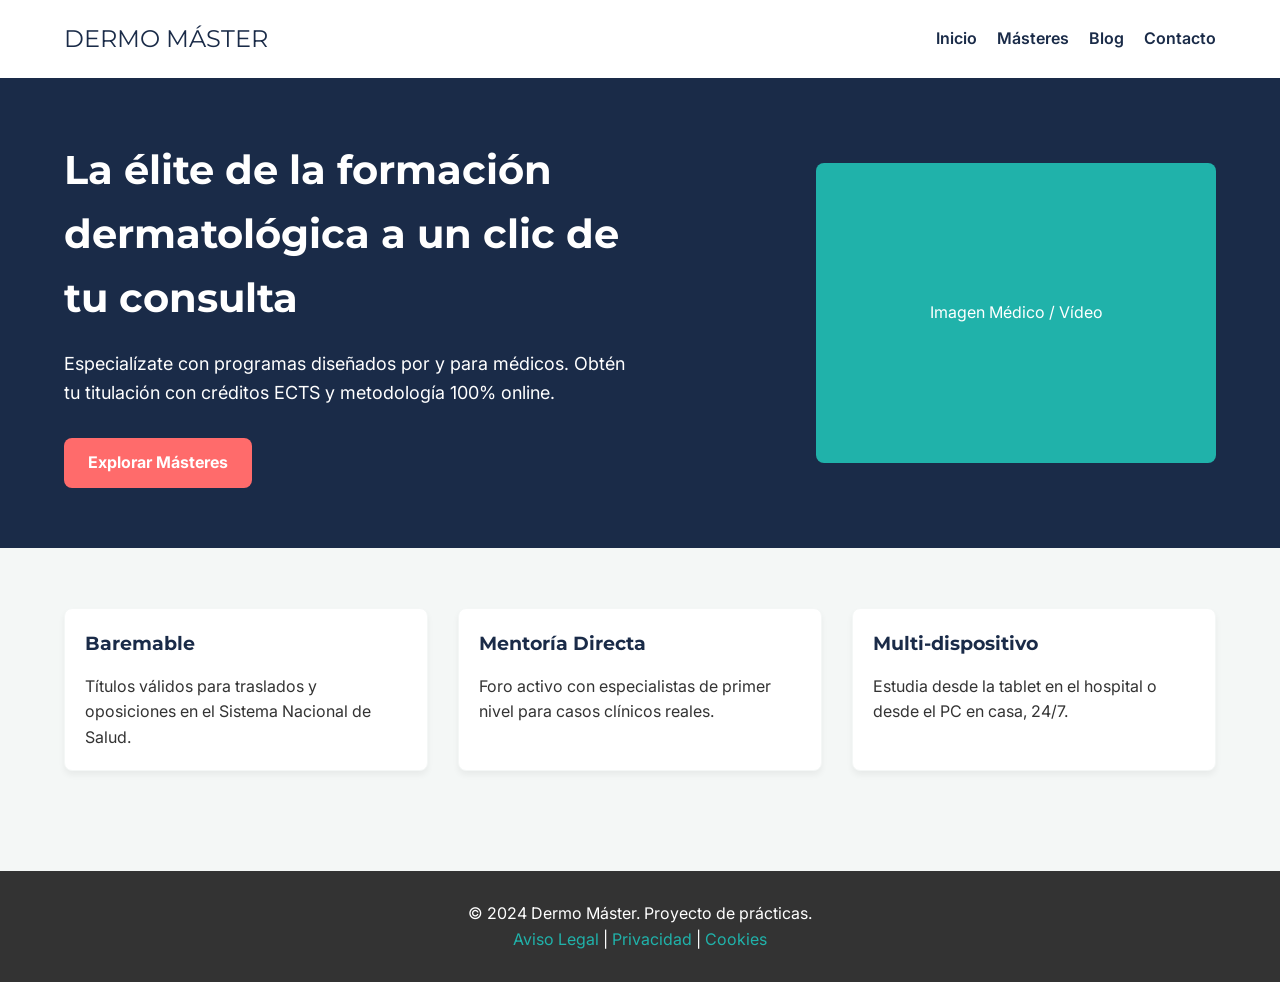
==== index.html @ 2a567745 "Add files via upload" ====
<!DOCTYPE html>
<html lang="es">
<head>
    <meta charset="UTF-8">
    <meta name="viewport" content="width=device-width, initial-scale=1.0">
    <title>Dermo Máster | Formación Especializada para Médicos</title>
    <link rel="stylesheet" href="css/styles.css">
    <link href="https://fonts.googleapis.com/css2?family=Inter:wght@400;600&family=Montserrat:wght@700&display=swap" rel="stylesheet">
</head>
<body>

    <header class="header">
    <a href="index.html" style="text-decoration: none;">
        <div class="logo">DERMO MÁSTER</div>
    </a>
    
    <nav class="nav-menu">
    <ul>
        <li><a href="index.html">Inicio</a></li>
        <li><a href="servicios.html">Másteres</a></li>
        <li><a href="blog.html">Blog</a></li>
        <li><a href="contacto.html">Contacto</a></li>
    </ul>
</nav>

</header>

    <main>
        <section class="hero">
            <div class="hero-content">
                <h1>La élite de la formación dermatológica a un clic de tu consulta</h1>
                <p>Especialízate con programas diseñados por y para médicos. Obtén tu titulación con créditos ECTS y metodología 100% online.</p>
                <a href="servicios.html" class="btn btn-primary">Explorar Másteres</a>
            </div>
            <div class="hero-image">
                <div class="placeholder-img">Imagen Médico / Vídeo</div>
            </div>
        </section>

        <section class="benefits">
            <div class="card">
                <h3>Baremable</h3>
                <p>Títulos válidos para traslados y oposiciones en el Sistema Nacional de Salud.</p>
            </div>
            <div class="card">
                <h3>Mentoría Directa</h3>
                <p>Foro activo con especialistas de primer nivel para casos clínicos reales.</p>
            </div>
            <div class="card">
                <h3>Multi-dispositivo</h3>
                <p>Estudia desde la tablet en el hospital o desde el PC en casa, 24/7.</p>
            </div>
        </section>
    </main>

    <footer class="footer">
        <p>&copy; 2024 Dermo Máster. Proyecto de prácticas.</p>
        <div class="legal-links">
        <a href="legal/aviso-legal.html">Aviso Legal</a> | 
        <a href="legal/privacidad.html">Privacidad</a> | 
        <a href="legal/cookies.html">Cookies</a>
</div>
    </footer>

</body>
</html>
---- css/styles.css ----
/* VARIABLES DE COLOR Y FUENTES (Tu Brand Kit) */
:root {
    --primary-navy: #1A2B48;
    --secondary-teal: #20B2AA;
    --action-coral: #FF6B6B;
    --bg-gray: #F4F7F6;
    --text-dark: #333333;
    --font-titles: 'Montserrat', sans-serif;
    --font-text: 'Inter', sans-serif;
}

/* RESETEO BÁSICO */
* {
    margin: 0;
    padding: 0;
    box-sizing: border-box;
}

body {
    font-family: var(--font-text);
    color: var(--text-dark);
    background-color: var(--bg-gray);
    line-height: 1.6;
}

/* CABECERA (Header) */
.header {
    background-color: #ffffff;
    padding: 20px 5%;
    display: flex;
    justify-content: space-between;
    align-items: center;
    box-shadow: 0 2px 10px rgba(0,0,0,0.05);
}

.logo {
    font-family: var(--font-titles);
    font-size: 24px;
    color: var(--primary-navy);
}

.nav-menu ul {
    list-style: none;
    display: flex;
    gap: 20px;
}

.nav-menu a {
    text-decoration: none;
    color: var(--primary-navy);
    font-weight: 600;
}

.nav-menu a:hover {
    color: var(--secondary-teal);
}

/* HERO SECTION */
.hero {
    display: flex;
    align-items: center;
    justify-content: space-between;
    padding: 60px 5%;
    background-color: var(--primary-navy);
    color: #ffffff;
}

.hero-content {
    max-width: 50%;
}

.hero h1 {
    font-family: var(--font-titles);
    font-size: 40px;
    margin-bottom: 20px;
}

.hero p {
    font-size: 18px;
    margin-bottom: 30px;
}

.placeholder-img {
    background-color: var(--secondary-teal);
    width: 400px;
    height: 300px;
    display: flex;
    align-items: center;
    justify-content: center;
    border-radius: 8px;
}

/* COMPONENTES UI: BOTONES */
.btn {
    display: inline-block;
    padding: 12px 24px;
    border-radius: 8px;
    text-decoration: none;
    font-weight: bold;
    text-align: center;
    transition: 0.3s;
}

.btn-primary {
    background-color: var(--action-coral);
    color: #ffffff;
}

.btn-primary:hover {
    background-color: #e55a5a;
}

/* SECCIÓN BENEFICIOS (Grid Cards) */
.benefits {
    display: grid;
    grid-template-columns: repeat(auto-fit, minmax(300px, 1fr));
    gap: 30px;
    padding: 60px 5%;
}

.card {
    background-color: #ffffff;
    padding: 30px;
    border-radius: 8px;
    box-shadow: 0 4px 6px rgba(0,0,0,0.05);
    border-top: 4px solid var(--secondary-teal);
}

.card h3 {
    font-family: var(--font-titles);
    color: var(--primary-navy);
    margin-bottom: 15px;
}

/* FOOTER */
.footer {
    background-color: var(--text-dark);
    color: #ffffff;
    text-align: center;
    padding: 30px;
    margin-top: 40px;
}

.footer a {
    color: var(--secondary-teal);
    text-decoration: none;
}

/* DISEÑO RESPONSIVE (Móviles) */
@media (max-width: 768px) {
    .hero {
        flex-direction: column;
        text-align: center;
    }
    .hero-content, .placeholder-img {
        max-width: 100%;
        width: 100%;
    }
    .placeholder-img {
        margin-top: 30px;
    }
    .nav-menu ul {
        flex-direction: column;
        gap: 10px;
    }
}

/* DISEÑO PÁGINA PRODUCTO */
.product-page {
    display: flex;
    gap: 40px;
    padding: 40px 5%;
}

.product-info { flex: 2; }
.product-sidebar { flex: 1; }

.sticky-card {
    background: white;
    padding: 30px;
    border-radius: 12px;
    box-shadow: 0 10px 30px rgba(0,0,0,0.1);
    position: sticky;
    top: 20px;
    border: 1px solid #eee;
}

.price { font-size: 32px; font-weight: bold; color: var(--primary-navy); }

/* ESTILO FAQs (Acordeón) */
details { background: white; margin-bottom: 10px; padding: 15px; border-radius: 8px; border: 1px solid #ddd; }
summary { font-weight: bold; cursor: pointer; color: var(--primary-navy); }

/* ESTILO FORMULARIO */
.contact-container { max-width: 600px; margin: 40px auto; padding: 20px; background: white; border-radius: 12px; }
.form-group { margin-bottom: 20px; display: flex; flex-direction: column; }
.form-group label { font-weight: 600; margin-bottom: 8px; }
.form-group input, .form-group textarea { padding: 12px; border: 1px solid #ddd; border-radius: 6px; font-family: inherit; }
.form-group input:focus { border-color: var(--secondary-teal); outline: none; }
.form-legal { margin-bottom: 20px; font-size: 14px; }

/* CABECERA DE SECCIONES */
.catalog-header {
    text-align: center;
    padding: 60px 5%;
    background-color: #ffffff;
}

.catalog-header h1 {
    font-family: var(--font-titles);
    color: var(--primary-navy);
    font-size: 32px;
}

/* GRID DEL BLOG */
.blog-grid {
    display: grid;
    grid-template-columns: repeat(auto-fit, minmax(300px, 1fr));
    gap: 20px;
    padding: 40px 5%;
}

.blog-card {
    background: white;
    padding: 25px;
    border-radius: 8px;
    box-shadow: 0 2px 15px rgba(0,0,0,0.05);
}

.blog-card h3 {
    color: var(--primary-navy);
    margin-bottom: 15px;
}

.read-more {
    color: var(--secondary-teal);
    text-decoration: none;
    font-weight: bold;
    display: inline-block;
    margin-top: 15px;
}

.read-more:hover {
    text-decoration: underline;
}

/* Asegura que el logo mantenga su estilo Navy Blue original aunque sea un enlace */
.header a {
    text-decoration: none;
}

.logo {
    font-family: var(--font-titles);
    font-size: 24px;
    color: var(--primary-navy); /* Color Navy Blue #1A2B48 definido en tu Brand Kit */
    cursor: pointer;
}


/*/////////////////// REVISAR ESTO /////////////////////////////*/

/* Custom Properties - Brand Kit Dermo Máster */
:root {
  --primary-navy: #1A2B48;
  --secondary-teal: #20B2AA;
  --action-coral: #FF6B6B;
  --neutral-gray: #F4F7F6;
  --text-main: #333333;
  --font-titles: 'Montserrat', sans-serif;
  --font-body: 'Inter', sans-serif;
}

/* Arquitectura BEM para componentes */
.button {
  display: inline-block;
  padding: 12px 24px;
  border-radius: 8px; /* */
  font-family: var(--font-body);
  text-decoration: none;
  transition: background 0.3s ease;
}

.button--primary {
  background-color: var(--action-coral); /* */
  color: #FFFFFF;
}

.button--secondary {
  border: 2px solid var(--primary-navy); /* */
  color: var(--primary-navy);
}

.card {
  background: #FFFFFF;
  border: 1px solid var(--neutral-gray); /* */
  box-shadow: 0 4px 6px rgba(0,0,0,0.05); /* */
  padding: 20px;
  border-radius: 8px;
}

/* --- ESTILOS DE LA PÁGINA DE CONTACTO --- */

.contact-card {
    max-width: 600px; /* Ancho máximo para que no se estire */
    margin: 0 auto;   /* Centra la tarjeta en la pantalla */
    background: #ffffff;
    padding: 40px;
    border-radius: 12px;
    box-shadow: 0 10px 30px rgba(0,0,0,0.08);
}

.form-group {
    margin-bottom: 20px;
    display: flex;
    flex-direction: column;
}

.form-group label {
    font-weight: 600;
    margin-bottom: 8px;
    color: var(--primary-navy);
}

.form-group input, 
.form-group textarea {
    padding: 12px;
    border: 1px solid #ddd;
    border-radius: 8px;
    font-family: inherit;
    font-size: 16px;
    transition: border-color 0.3s;
}

.form-group input:focus, 
.form-group textarea:focus {
    border-color: var(--secondary-teal);
    outline: none;
}

.form-checkbox {
    margin-bottom: 25px;
    display: flex;
    align-items: center;
    gap: 10px;
    font-size: 14px;
}
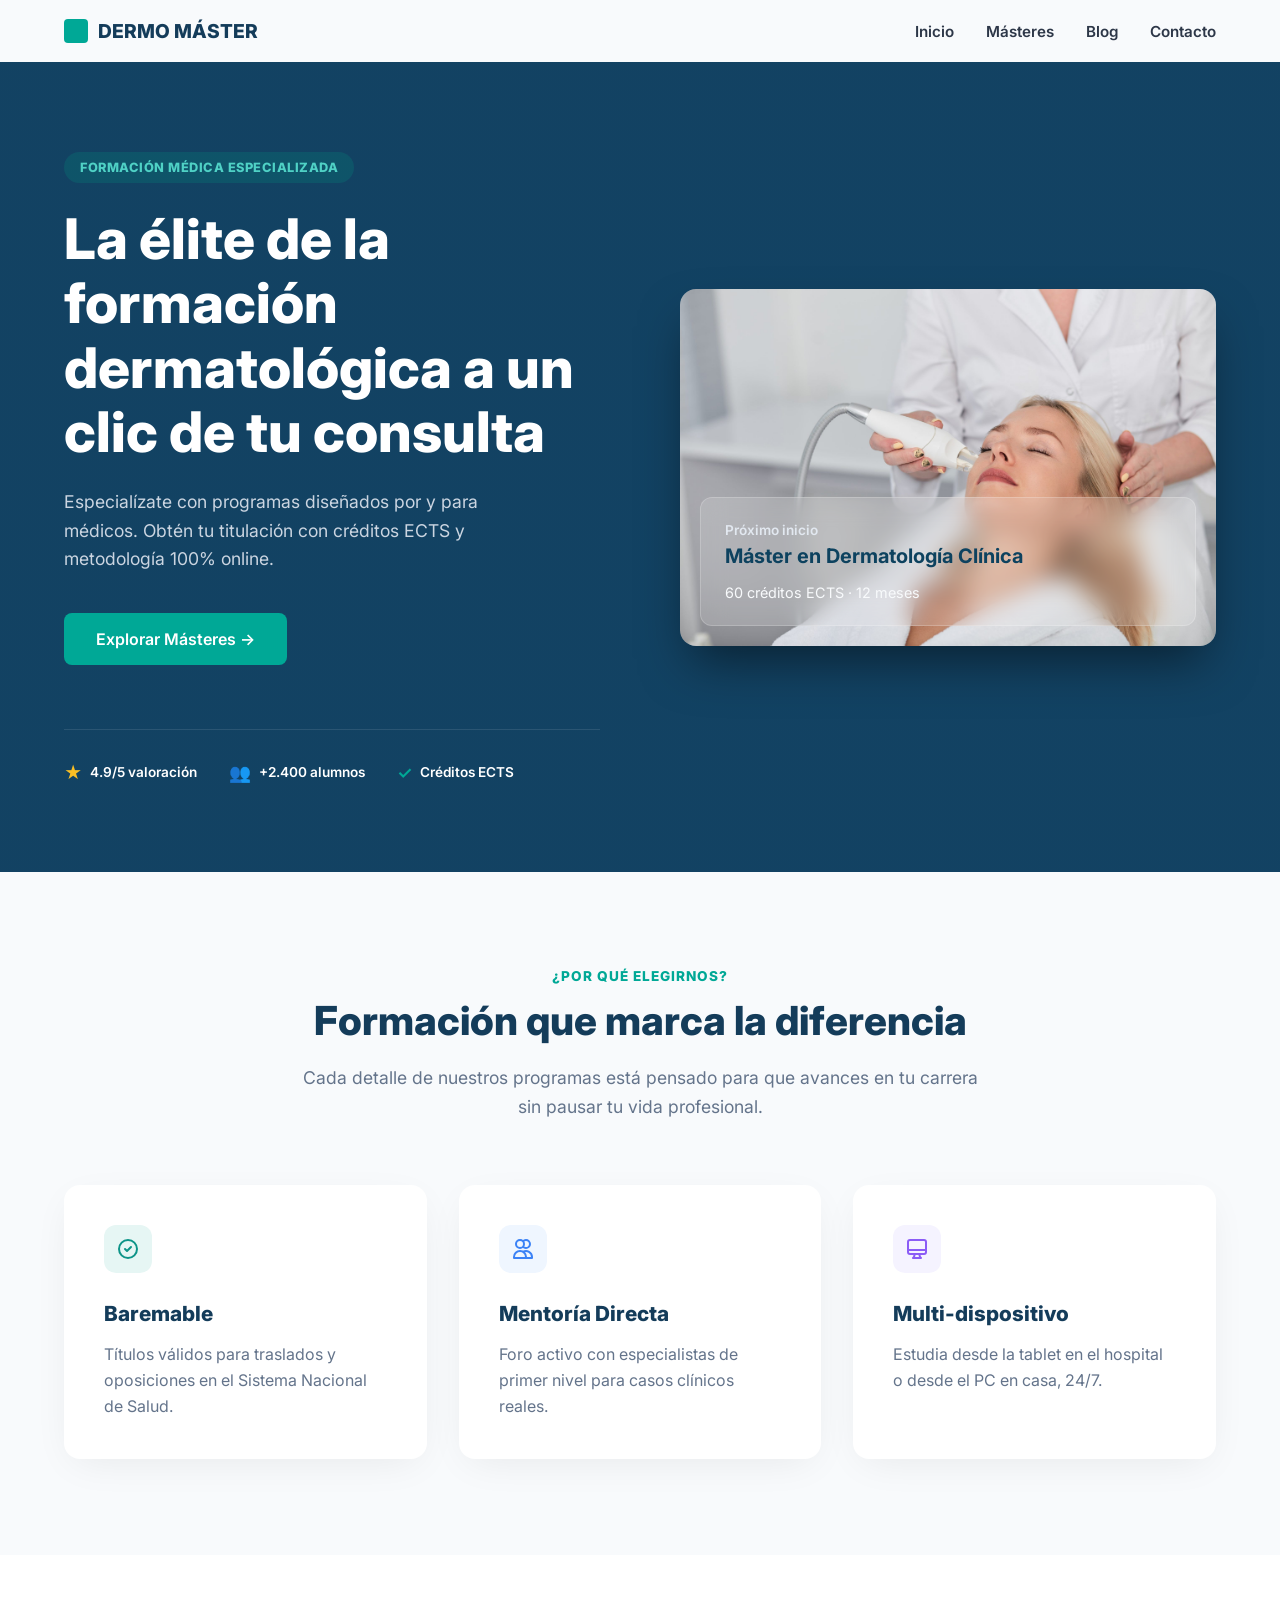
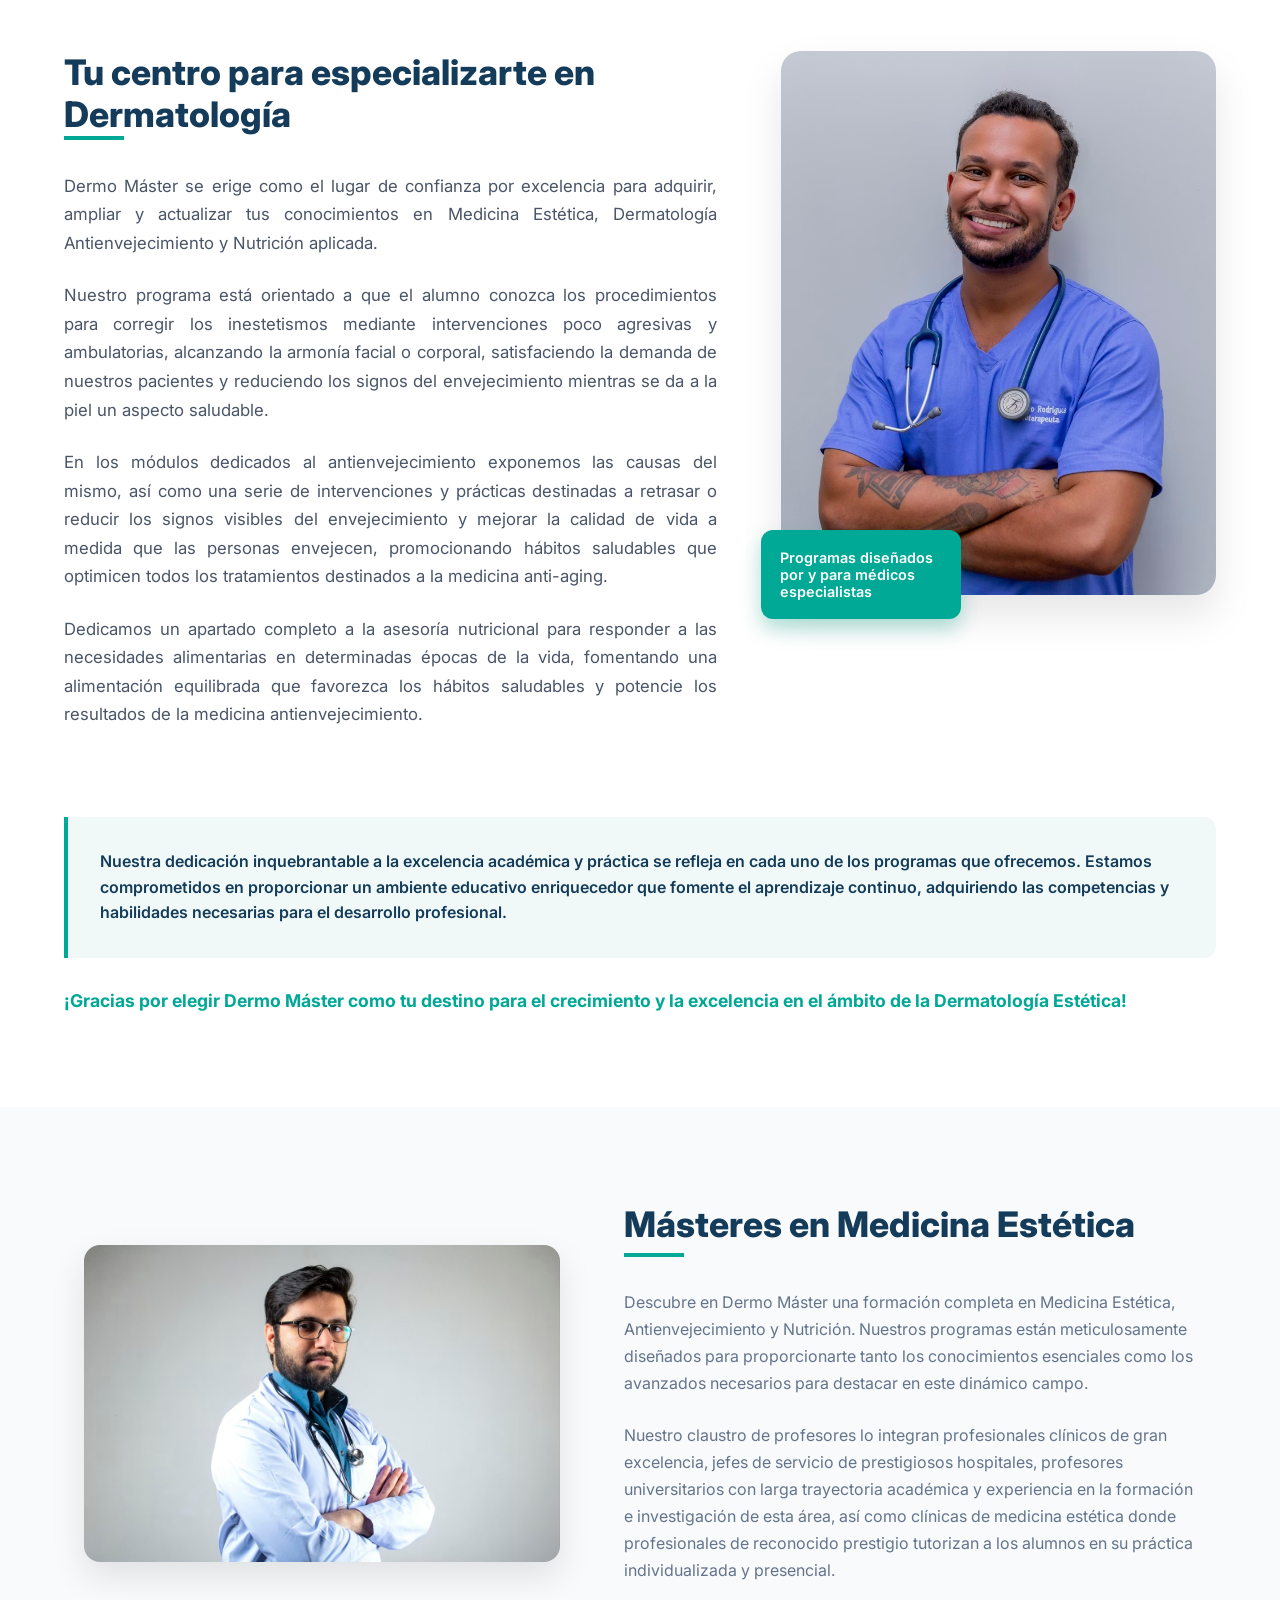
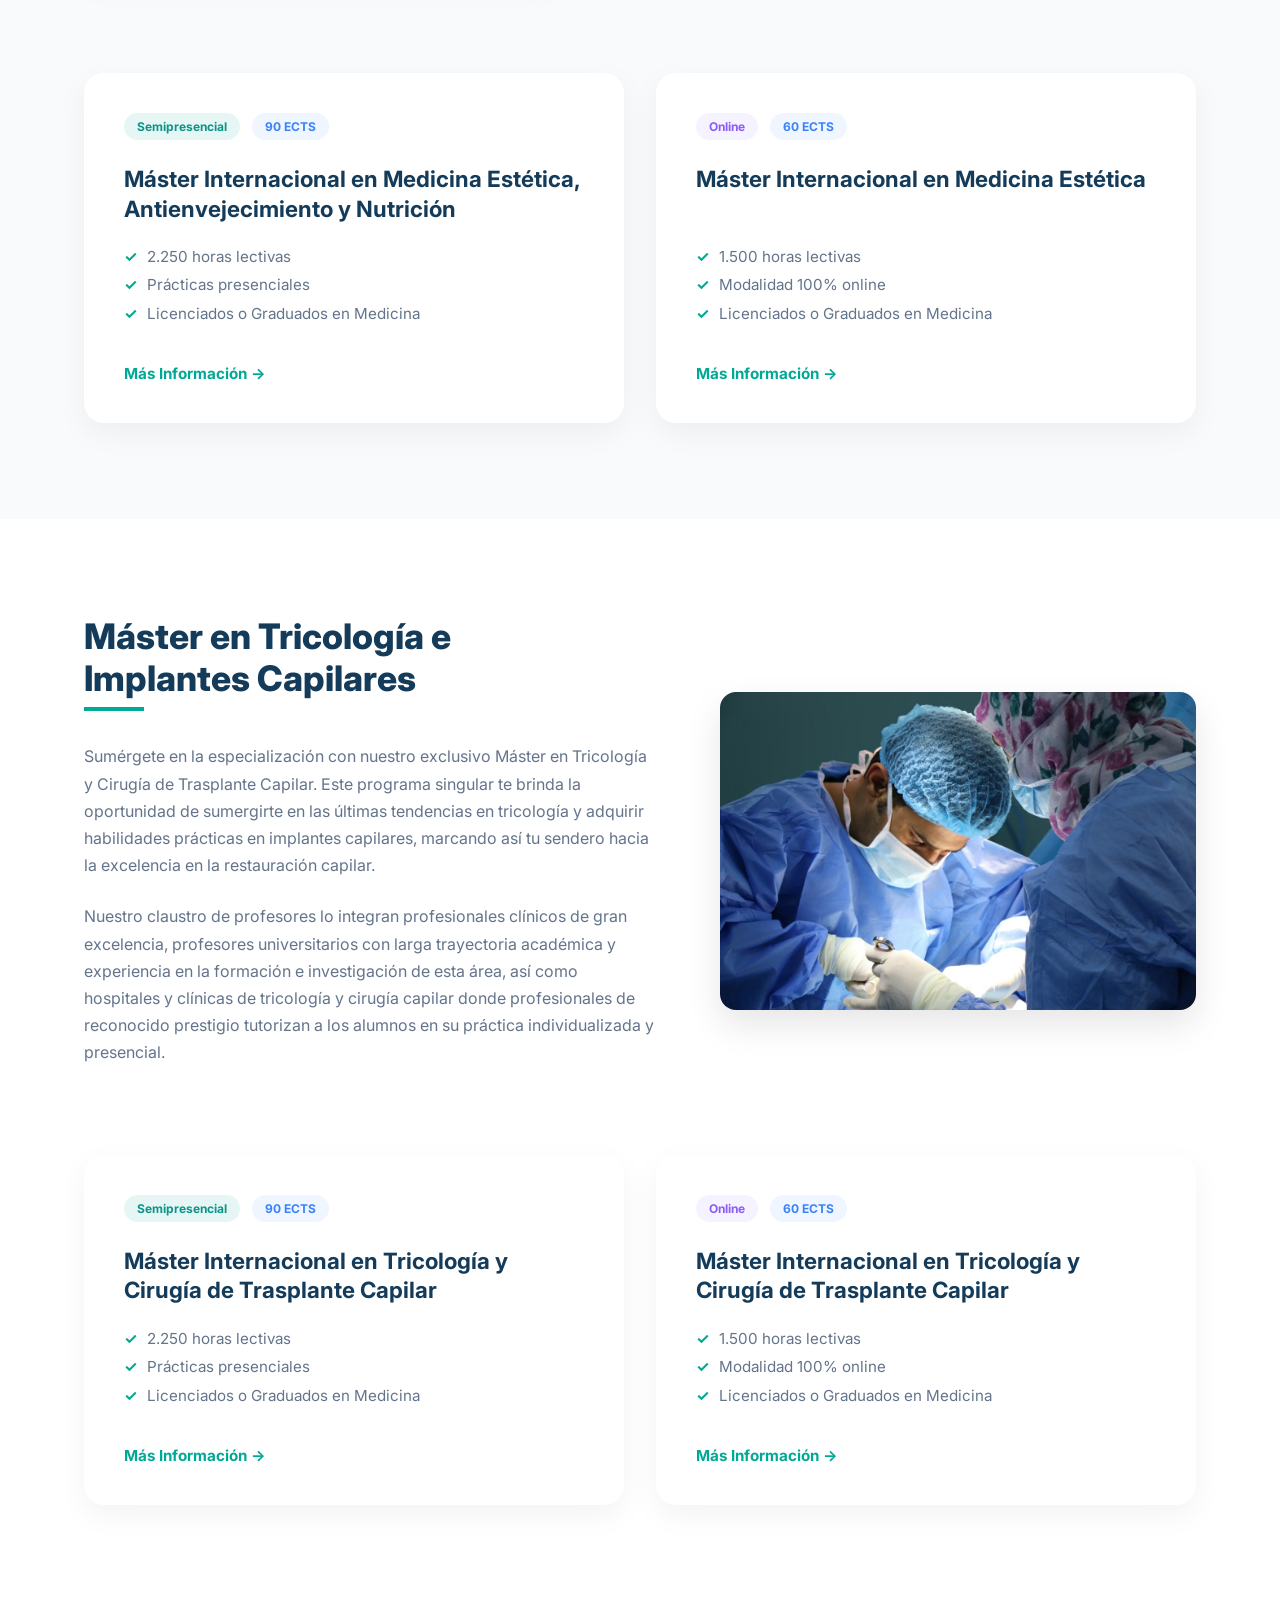
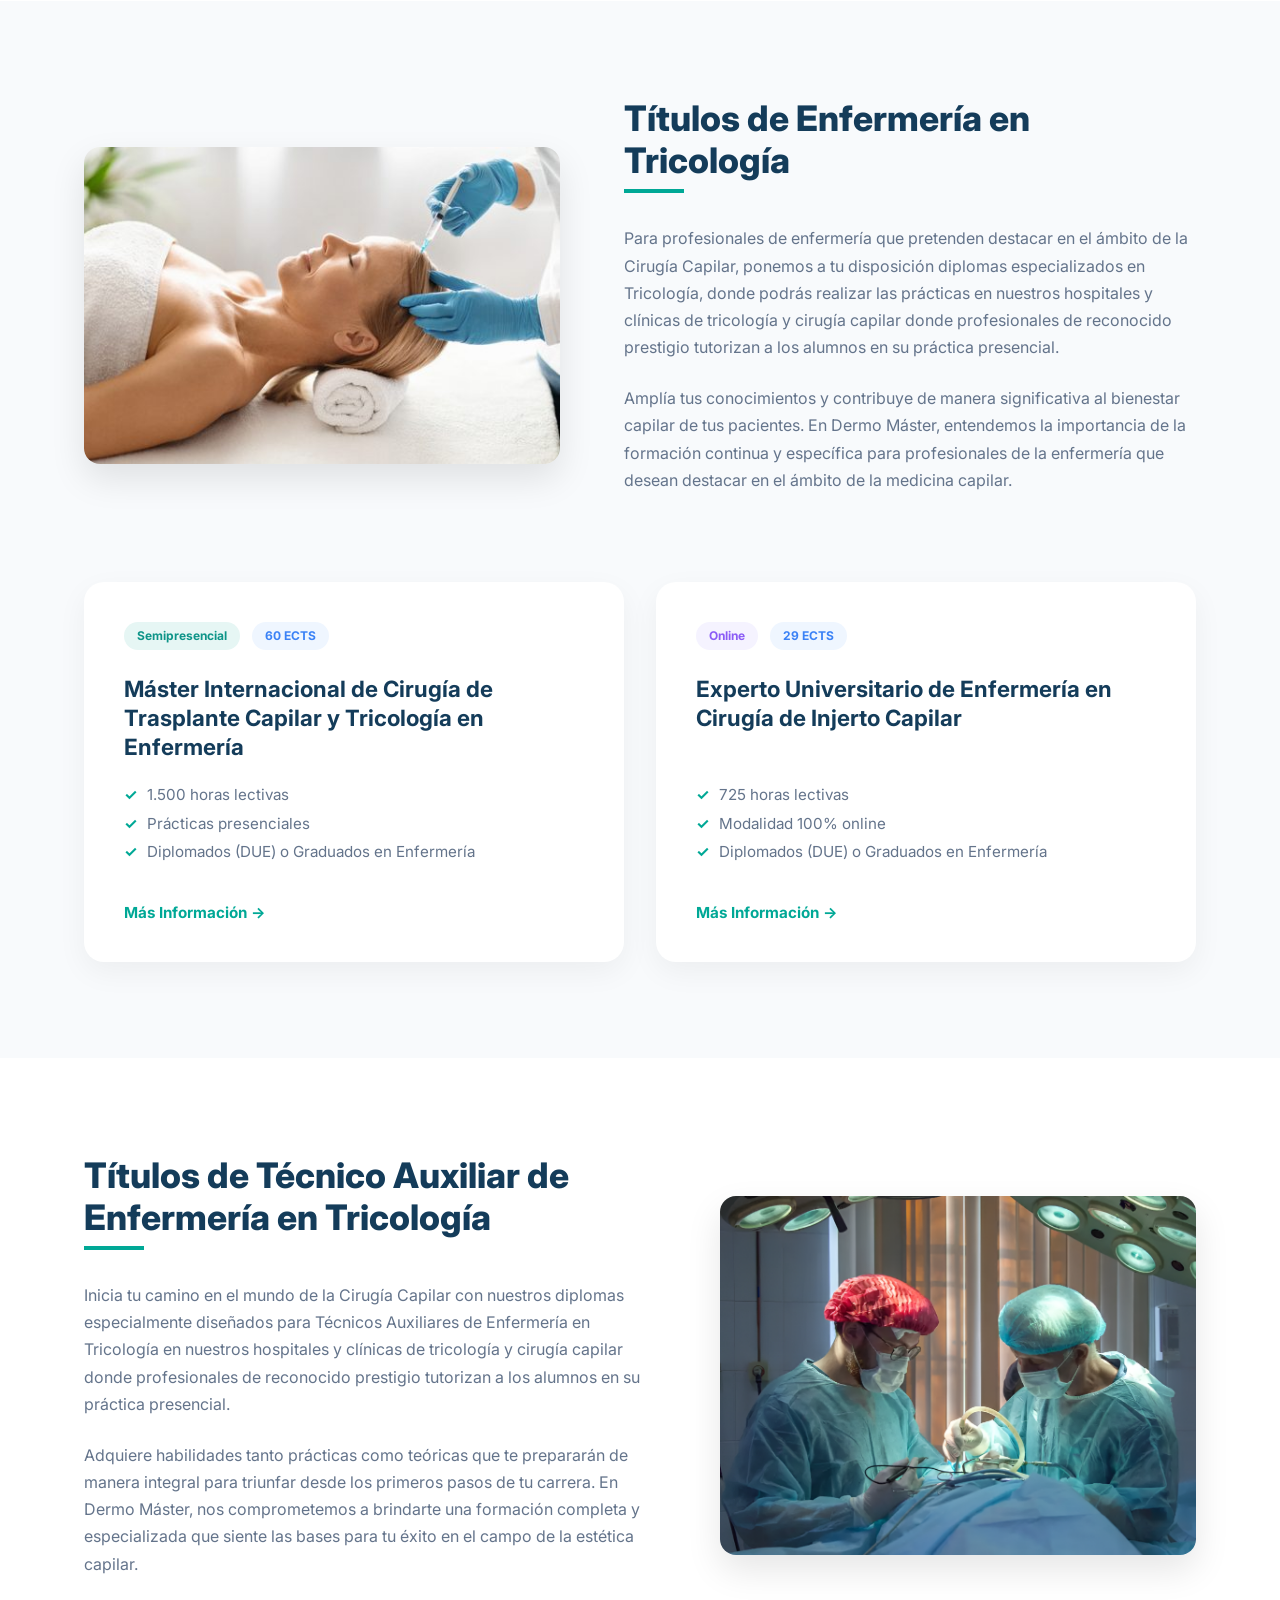
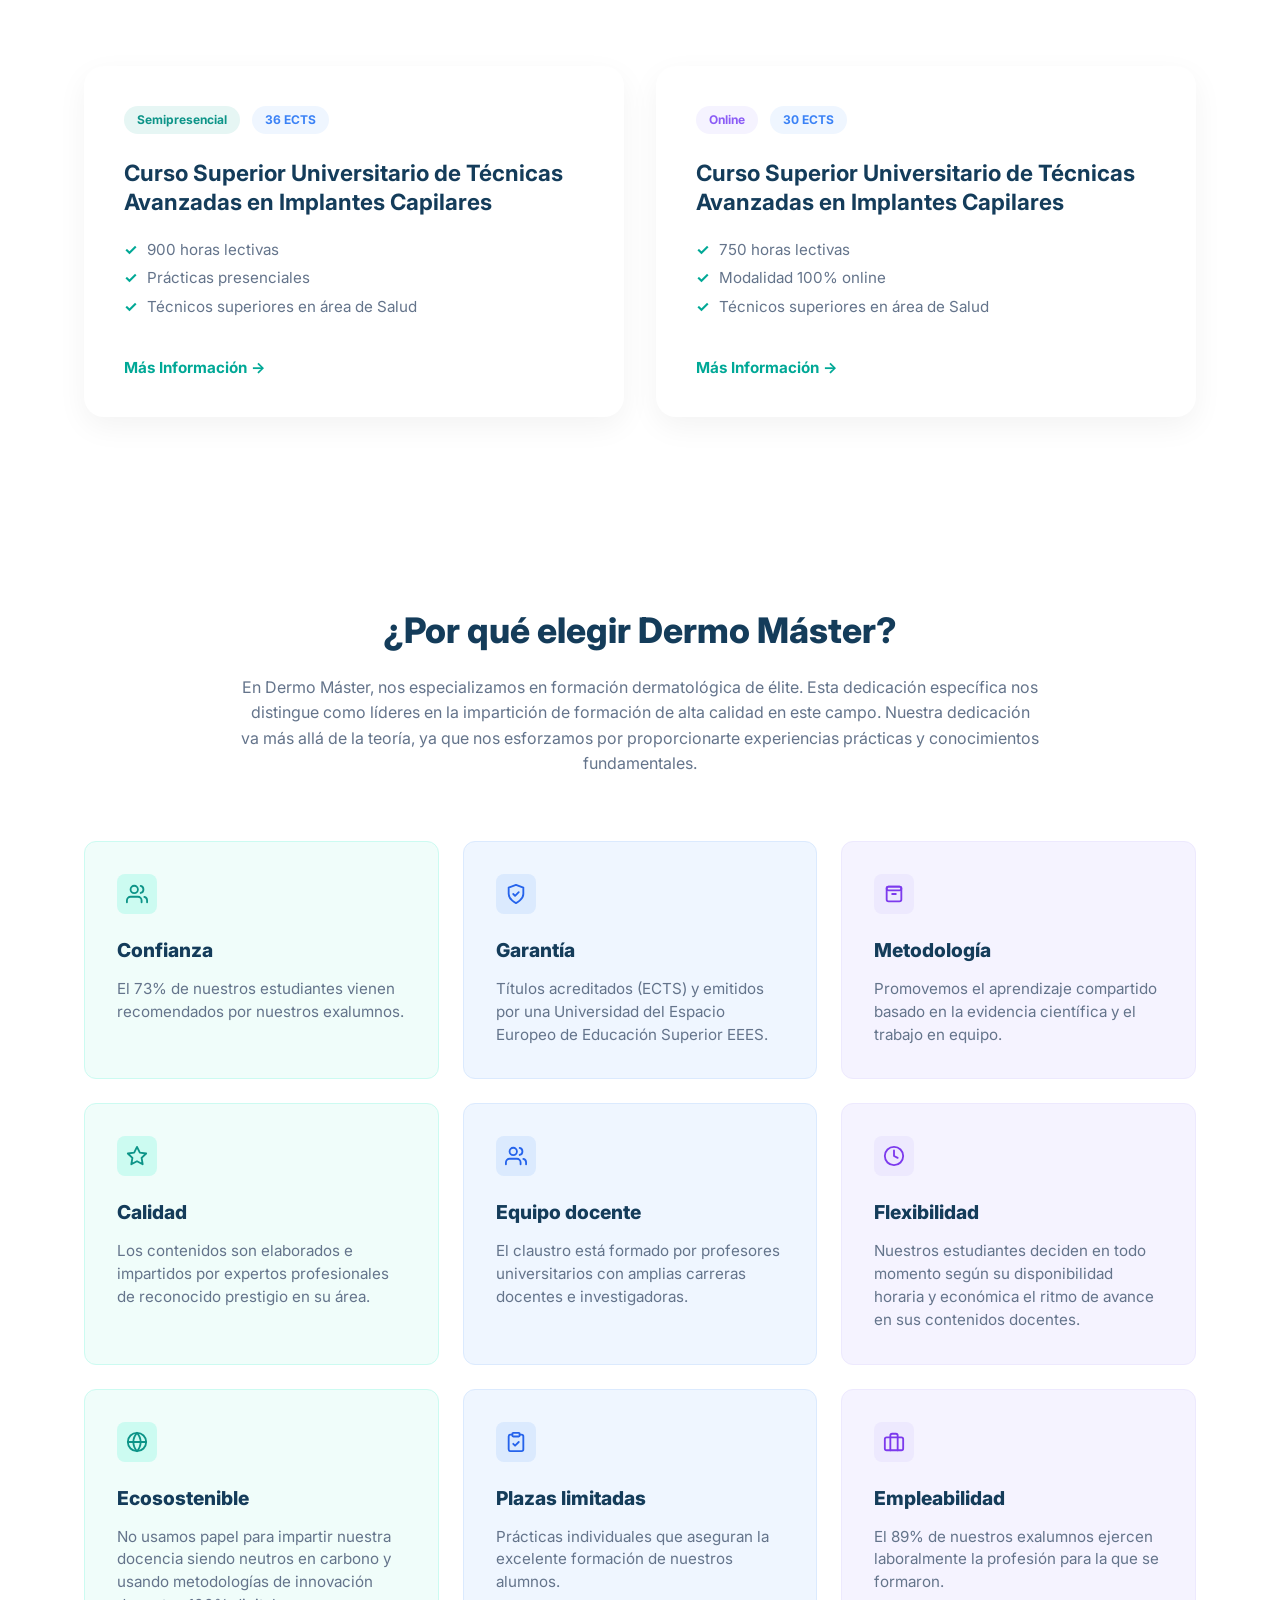
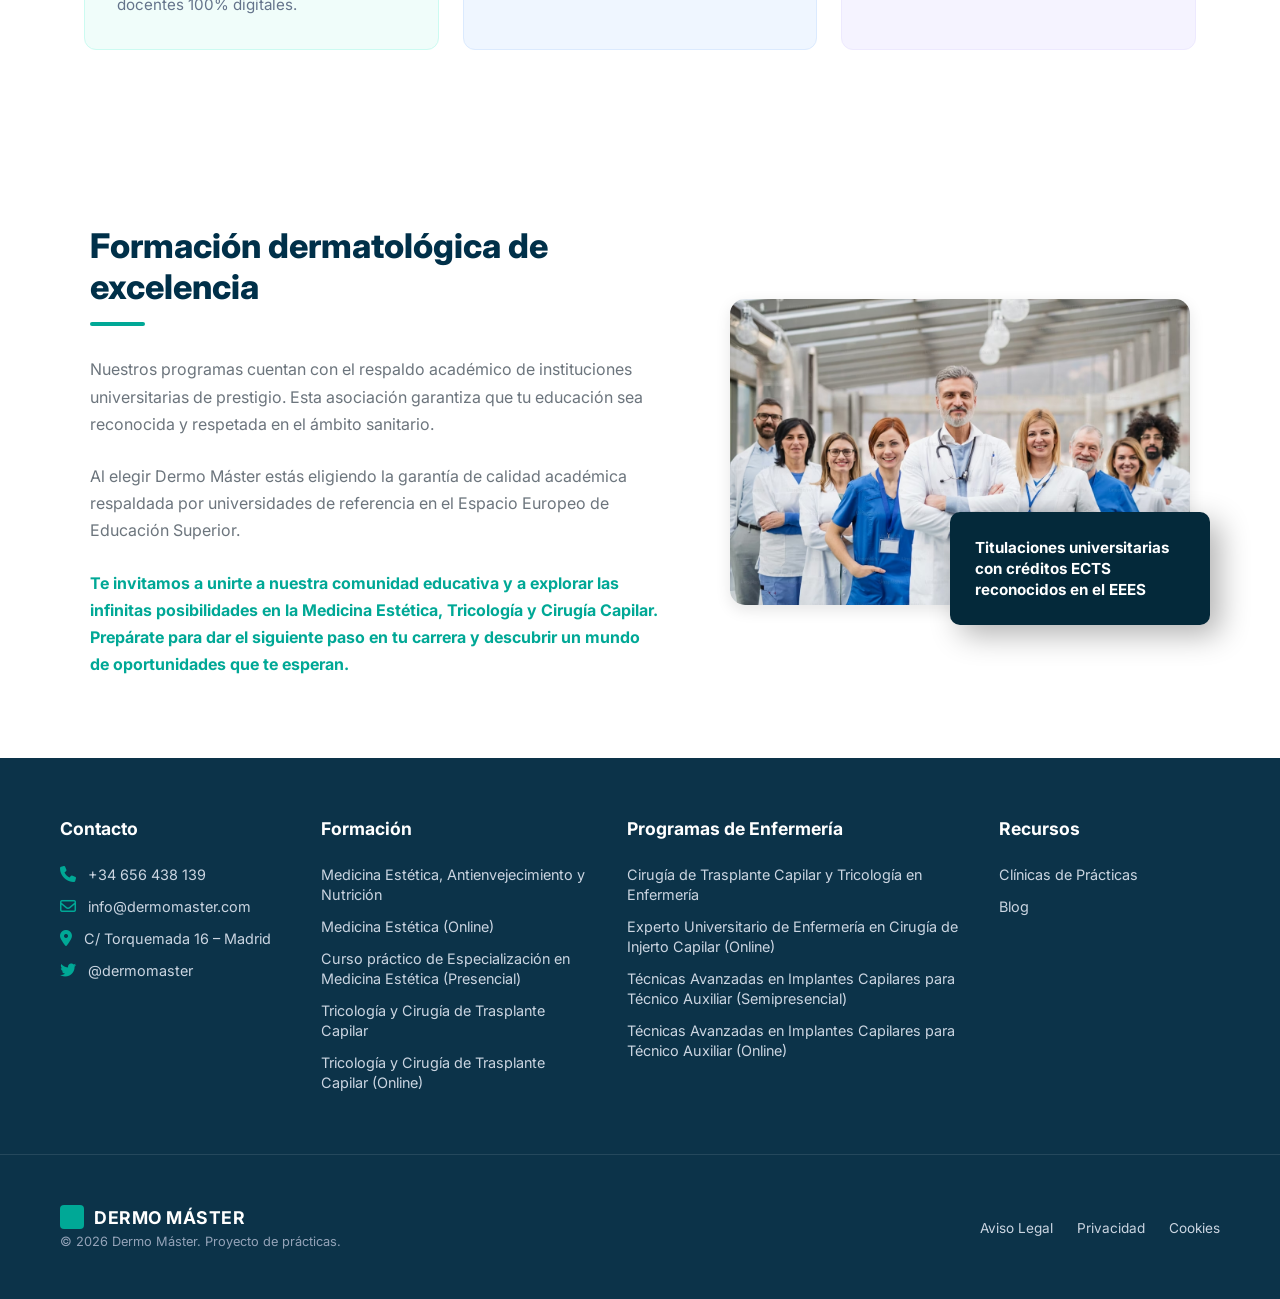
==== commit 2a5347b8: "Add files via upload" ====
--- a/index.html
+++ b/index.html
@@ -3,64 +3,552 @@
 <head>
     <meta charset="UTF-8">
     <meta name="viewport" content="width=device-width, initial-scale=1.0">
-    <title>Dermo Máster | Formación Especializada para Médicos</title>
+    <title>Dermo Máster</title>
     <link rel="stylesheet" href="css/styles.css">
-    <link href="https://fonts.googleapis.com/css2?family=Inter:wght@400;600&family=Montserrat:wght@700&display=swap" rel="stylesheet">
+    <link href="https://fonts.googleapis.com/css2?family=Inter:wght@400;600;800&display=swap" rel="stylesheet">
+    <link rel="stylesheet" href="https://cdnjs.cloudflare.com/ajax/libs/font-awesome/6.5.1/css/all.min.css">
 </head>
 <body>
 
-    <header class="header">
-    <a href="index.html" style="text-decoration: none;">
-        <div class="logo">DERMO MÁSTER</div>
-    </a>
-    
-    <nav class="nav-menu">
-    <ul>
-        <li><a href="index.html">Inicio</a></li>
-        <li><a href="servicios.html">Másteres</a></li>
-        <li><a href="blog.html">Blog</a></li>
-        <li><a href="contacto.html">Contacto</a></li>
-    </ul>
-</nav>
-
-</header>
-
-    <main>
-        <section class="hero">
-            <div class="hero-content">
+    <header class="navbar">
+
+        <div class="logo">
+            <div class="logo-icon"></div>
+            <a href="index.html" class="logo-text-link">
+            <span>DERMO MÁSTER</span>
+            </a>
+        </div>
+
+        <nav>
+            <ul>
+                <li><a href="index.html">Inicio</a></li>
+                <li><a href="servicios.html">Másteres</a></li>
+                <li><a href="blog.html">Blog</a></li>
+                <li><a href="contacto.html">Contacto</a></li>
+            </ul>
+        </nav>
+    </header>
+
+    <main class="hero">
+        <div class="hero-container">
+            
+            <div class="hero-text">
+                <span class="badge">FORMACIÓN MÉDICA ESPECIALIZADA</span>
                 <h1>La élite de la formación dermatológica a un clic de tu consulta</h1>
                 <p>Especialízate con programas diseñados por y para médicos. Obtén tu titulación con créditos ECTS y metodología 100% online.</p>
-                <a href="servicios.html" class="btn btn-primary">Explorar Másteres</a>
-            </div>
-            <div class="hero-image">
-                <div class="placeholder-img">Imagen Médico / Vídeo</div>
-            </div>
-        </section>
-
-        <section class="benefits">
-            <div class="card">
-                <h3>Baremable</h3>
-                <p>Títulos válidos para traslados y oposiciones en el Sistema Nacional de Salud.</p>
-            </div>
-            <div class="card">
-                <h3>Mentoría Directa</h3>
-                <p>Foro activo con especialistas de primer nivel para casos clínicos reales.</p>
-            </div>
-            <div class="card">
-                <h3>Multi-dispositivo</h3>
-                <p>Estudia desde la tablet en el hospital o desde el PC en casa, 24/7.</p>
-            </div>
-        </section>
+                <a href="servicios.html" class="btn-primary">Explorar Másteres &rarr;</a>
+
+                <div class="trust-indicators">
+                    <div class="indicator">
+                        <span class="icon-star">★</span> 4.9/5 valoración
+                    </div>
+                    <div class="indicator">
+                        <span class="icon-user">👥</span> +2.400 alumnos
+                    </div>
+                    <div class="indicator">
+                        <span class="icon-check">✓</span> Créditos ECTS
+                    </div>
+                </div>
+            </div>
+
+            <div class="hero-image-wrapper">
+                <img src="img/10.jpeg" alt="Medicación dermatológica" class="main-image">
+                <div class="glass-card">
+                    <span class="card-subtitle">Próximo inicio</span>
+                    <h3 class="card-title">Máster en Dermatología Clínica</h3>
+                    <p class="card-details">60 créditos ECTS · 12 meses</p>
+                </div>
+            </div>
+
+        </div>
     </main>
 
-    <footer class="footer">
-        <p>&copy; 2024 Dermo Máster. Proyecto de prácticas.</p>
-        <div class="legal-links">
-        <a href="legal/aviso-legal.html">Aviso Legal</a> | 
-        <a href="legal/privacidad.html">Privacidad</a> | 
-        <a href="legal/cookies.html">Cookies</a>
+    <section class="features">
+        <div class="features-container">
+            
+            <div class="features-header">
+                <span class="pre-title">¿POR QUÉ ELEGIRNOS?</span>
+                <h2>Formación que marca la diferencia</h2>
+                <p>Cada detalle de nuestros programas está pensado para que avances en tu carrera sin pausar tu vida profesional.</p>
+            </div>
+
+            <div class="features-grid">
+                
+                <div class="feature-card">
+                    <div class="icon-wrapper icon-green">
+                        <svg fill="none" stroke="currentColor" viewBox="0 0 24 24" xmlns="http://www.w3.org/2000/svg"><path stroke-linecap="round" stroke-linejoin="round" stroke-width="2" d="M9 12l2 2 4-4m6 2a9 9 0 11-18 0 9 9 0 0118 0z"></path></svg>
+                    </div>
+                    <h3>Baremable</h3>
+                    <p>Títulos válidos para traslados y oposiciones en el Sistema Nacional de Salud.</p>
+                </div>
+
+                <div class="feature-card">
+                    <div class="icon-wrapper icon-blue">
+                        <svg fill="none" stroke="currentColor" viewBox="0 0 24 24" xmlns="http://www.w3.org/2000/svg"><path stroke-linecap="round" stroke-linejoin="round" stroke-width="2" d="M12 4.354a4 4 0 110 5.292M15 21H3v-1a6 6 0 0112 0v1zm0 0h6v-1a6 6 0 00-9-5.197M13 7a4 4 0 11-8 0 4 4 0 018 0z"></path></svg>
+                    </div>
+                    <h3>Mentoría Directa</h3>
+                    <p>Foro activo con especialistas de primer nivel para casos clínicos reales.</p>
+                </div>
+
+                <div class="feature-card">
+                    <div class="icon-wrapper icon-purple">
+                        <svg fill="none" stroke="currentColor" viewBox="0 0 24 24" xmlns="http://www.w3.org/2000/svg"><path stroke-linecap="round" stroke-linejoin="round" stroke-width="2" d="M9.75 17L9 20l-1 1h8l-1-1-.75-3M3 13h18M5 17h14a2 2 0 002-2V5a2 2 0 00-2-2H5a2 2 0 00-2 2v10a2 2 0 002 2z"></path></svg>
+                    </div>
+                    <h3>Multi-dispositivo</h3>
+                    <p>Estudia desde la tablet en el hospital o desde el PC en casa, 24/7.</p>
+                </div>
+
+            </div>
+            
+        </div>
+    </section>
+
+    <section class="about-section">
+        <div class="about-container">
+            
+            <div class="about-content">
+                <div class="about-text">
+                    <h2>Tu centro para especializarte en Dermatología <br><div class="underline-short"></div></h2>
+                    
+                    <p>Dermo Máster se erige como el lugar de confianza por excelencia para adquirir, ampliar y actualizar tus conocimientos en Medicina Estética, Dermatología Antienvejecimiento y Nutrición aplicada.</p>
+                    
+                    <p>Nuestro programa está orientado a que el alumno conozca los procedimientos para corregir los inestetismos mediante intervenciones poco agresivas y ambulatorias, alcanzando la armonía facial o corporal, satisfaciendo la demanda de nuestros pacientes y reduciendo los signos del envejecimiento mientras se da a la piel un aspecto saludable.</p>
+                    
+                    <p>En los módulos dedicados al antienvejecimiento exponemos las causas del mismo, así como una serie de intervenciones y prácticas destinadas a retrasar o reducir los signos visibles del envejecimiento y mejorar la calidad de vida a medida que las personas envejecen, promocionando hábitos saludables que optimicen todos los tratamientos destinados a la medicina anti-aging.</p>
+                    
+                    <p>Dedicamos un apartado completo a la asesoría nutricional para responder a las necesidades alimentarias en determinadas épocas de la vida, fomentando una alimentación equilibrada que favorezca los hábitos saludables y potencie los resultados de la medicina antienvejecimiento.</p>
+                </div>
+
+                <div class="about-image">
+                    <img src="img/2.jpg" alt="Médico especialista">
+                    <div class="image-badge">
+                        Programas diseñados por y para médicos especialistas
+                    </div>
+                </div>
+            </div>
+
+            <div class="highlight-quote">
+                <p>Nuestra dedicación inquebrantable a la excelencia académica y práctica se refleja en cada uno de los programas que ofrecemos. Estamos comprometidos en proporcionar un ambiente educativo enriquecedor que fomente el aprendizaje continuo, adquiriendo las competencias y habilidades necesarias para el desarrollo profesional.</p>
+            </div>
+
+            <p class="thanks-message">¡Gracias por elegir Dermo Máster como tu destino para el crecimiento y la excelencia en el ámbito de la Dermatología Estética!</p>
+
+        </div>
+    </section>
+
+    <section class="masters-section">
+        <div class="container">
+            
+            <div class="masters-intro">
+                <div class="masters-intro-image">
+                    <img src="img/5.jpg" alt="Doctor Especialista">
+                </div>
+                <div class="masters-intro-text">
+                    <h2>Másteres en Medicina Estética</h2>
+                    <div class="underline-short"></div>
+                    <p>Descubre en Dermo Máster una formación completa en Medicina Estética, Antienvejecimiento y Nutrición. Nuestros programas están meticulosamente diseñados para proporcionarte tanto los conocimientos esenciales como los avanzados necesarios para destacar en este dinámico campo.</p>
+                    <p>Nuestro claustro de profesores lo integran profesionales clínicos de gran excelencia, jefes de servicio de prestigiosos hospitales, profesores universitarios con larga trayectoria académica y experiencia en la formación e investigación de esta área, así como clínicas de medicina estética donde profesionales de reconocido prestigio tutorizan a los alumnos en su práctica individualizada y presencial.</p>
+                </div>
+            </div>
+
+            <div class="masters-grid">
+                
+                <div class="master-card">
+                    <div class="card-tags">
+                        <span class="tag tag-green">Semipresencial</span>
+                        <span class="tag tag-blue">90 ECTS</span>
+                    </div>
+                    <h3>Máster Internacional en Medicina Estética, Antienvejecimiento y Nutrición</h3>
+                    <ul class="master-features">
+                        <li><span class="check">✓</span> 2.250 horas lectivas</li>
+                        <li><span class="check">✓</span> Prácticas presenciales</li>
+                        <li><span class="check">✓</span> Licenciados o Graduados en Medicina</li>
+                    </ul>
+                    <a href="#" class="more-info">Más Información &rarr;</a>
+                </div>
+
+                <div class="master-card">
+                    <div class="card-tags">
+                        <span class="tag tag-purple">Online</span>
+                        <span class="tag tag-blue">60 ECTS</span>
+                    </div>
+                    <h3>Máster Internacional en Medicina Estética</h3>
+                    <ul class="master-features">
+                        <li><span class="check">✓</span> 1.500 horas lectivas</li>
+                        <li><span class="check">✓</span> Modalidad 100% online</li>
+                        <li><span class="check">✓</span> Licenciados o Graduados en Medicina</li>
+                    </ul>
+                    <a href="#" class="more-info">Más Información &rarr;</a>
+                </div>
+
+            </div>
+        </div>
+    </section>
+
+    <section class="masters-section white-bg">
+        <div class="container">
+            
+            <div class="masters-intro reverse">
+                <div class="masters-intro-text">
+                    <h2>Máster en Tricología e <br>Implantes Capilares</h2>
+                    <div class="underline-short"></div>
+                    <p>Sumérgete en la especialización con nuestro exclusivo Máster en Tricología y Cirugía de Trasplante Capilar. Este programa singular te brinda la oportunidad de sumergirte en las últimas tendencias en tricología y adquirir habilidades prácticas en implantes capilares, marcando así tu sendero hacia la excelencia en la restauración capilar.</p>
+                    <p>Nuestro claustro de profesores lo integran profesionales clínicos de gran excelencia, profesores universitarios con larga trayectoria académica y experiencia en la formación e investigación de esta área, así como hospitales y clínicas de tricología y cirugía capilar donde profesionales de reconocido prestigio tutorizan a los alumnos en su práctica individualizada y presencial.</p>
+                </div>
+                <div class="masters-intro-image">
+                    <img src="img/6.jpg" alt="Instalaciones Tricología">
+                </div>
+            </div>
+
+            <div class="masters-grid">
+                
+                <div class="master-card">
+                    <div class="card-tags">
+                        <span class="tag tag-green">Semipresencial</span>
+                        <span class="tag tag-blue">90 ECTS</span>
+                    </div>
+                    <h3>Máster Internacional en Tricología y Cirugía de Trasplante Capilar</h3>
+                    <ul class="master-features">
+                        <li><span class="check">✓</span> 2.250 horas lectivas</li>
+                        <li><span class="check">✓</span> Prácticas presenciales</li>
+                        <li><span class="check">✓</span> Licenciados o Graduados en Medicina</li>
+                    </ul>
+                    <a href="#" class="more-info">Más Información &rarr;</a>
+                </div>
+
+                <div class="master-card">
+                    <div class="card-tags">
+                        <span class="tag tag-purple">Online</span>
+                        <span class="tag tag-blue">60 ECTS</span>
+                    </div>
+                    <h3>Máster Internacional en Tricología y Cirugía de Trasplante Capilar</h3>
+                    <ul class="master-features">
+                        <li><span class="check">✓</span> 1.500 horas lectivas</li>
+                        <li><span class="check">✓</span> Modalidad 100% online</li>
+                        <li><span class="check">✓</span> Licenciados o Graduados en Medicina</li>
+                    </ul>
+                    <a href="#" class="more-info">Más Información &rarr;</a>
+                </div>
+
+            </div>
+        </div>
+    </section>
+
+    <section class="masters-section">
+        <div class="container">
+            
+            <div class="masters-intro">
+                <div class="masters-intro-image">
+                    <img src="img/9.jpg" alt="Personal de Enfermería">
+                </div>
+                <div class="masters-intro-text">
+                    <h2>Títulos de Enfermería en Tricología</h2>
+                    <div class="underline-short"></div>
+                    <p>Para profesionales de enfermería que pretenden destacar en el ámbito de la Cirugía Capilar, ponemos a tu disposición diplomas especializados en Tricología, donde podrás realizar las prácticas en nuestros hospitales y clínicas de tricología y cirugía capilar donde profesionales de reconocido prestigio tutorizan a los alumnos en su práctica presencial.</p>
+                    <p>Amplía tus conocimientos y contribuye de manera significativa al bienestar capilar de tus pacientes. En Dermo Máster, entendemos la importancia de la formación continua y específica para profesionales de la enfermería que desean destacar en el ámbito de la medicina capilar.</p>
+                </div>
+            </div>
+
+            <div class="masters-grid">
+                
+                <div class="master-card">
+                    <div class="card-tags">
+                        <span class="tag tag-green">Semipresencial</span>
+                        <span class="tag tag-blue">60 ECTS</span>
+                    </div>
+                    <h3>Máster Internacional de Cirugía de Trasplante Capilar y Tricología en Enfermería</h3>
+                    <ul class="master-features">
+                        <li><span class="check">✓</span> 1.500 horas lectivas</li>
+                        <li><span class="check">✓</span> Prácticas presenciales</li>
+                        <li><span class="check">✓</span> Diplomados (DUE) o Graduados en Enfermería</li>
+                    </ul>
+                    <a href="#" class="more-info">Más Información &rarr;</a>
+                </div>
+
+                <div class="master-card">
+                    <div class="card-tags">
+                        <span class="tag tag-purple">Online</span>
+                        <span class="tag tag-blue">29 ECTS</span>
+                    </div>
+                    <h3>Experto Universitario de Enfermería en Cirugía de Injerto Capilar</h3>
+                    <ul class="master-features">
+                        <li><span class="check">✓</span> 725 horas lectivas</li>
+                        <li><span class="check">✓</span> Modalidad 100% online</li>
+                        <li><span class="check">✓</span> Diplomados (DUE) o Graduados en Enfermería</li>
+                    </ul>
+                    <a href="#" class="more-info">Más Información &rarr;</a>
+                </div>
+
+            </div>
+        </div>
+    </section>
+
+    <section class="masters-section white-bg">
+        <div class="container">
+            
+            <div class="masters-intro reverse">
+                <div class="masters-intro-text">
+                    <h2>Títulos de Técnico Auxiliar de <br>Enfermería en Tricología</h2>
+                    <div class="underline-short"></div>
+                    <p>Inicia tu camino en el mundo de la Cirugía Capilar con nuestros diplomas especialmente diseñados para Técnicos Auxiliares de Enfermería en Tricología en nuestros hospitales y clínicas de tricología y cirugía capilar donde profesionales de reconocido prestigio tutorizan a los alumnos en su práctica presencial.</p>
+                    <p>Adquiere habilidades tanto prácticas como teóricas que te prepararán de manera integral para triunfar desde los primeros pasos de tu carrera. En Dermo Máster, nos comprometemos a brindarte una formación completa y especializada que siente las bases para tu éxito en el campo de la estética capilar.</p>
+                </div>
+                <div class="masters-intro-image">
+                    <img src="img/operacion_hyposfix.png" alt="Prácticas de Auxiliar en Cirugía">
+                </div>
+            </div>
+
+            <div class="masters-grid">
+                
+                <div class="master-card">
+                    <div class="card-tags">
+                        <span class="tag tag-green">Semipresencial</span>
+                        <span class="tag tag-blue">36 ECTS</span>
+                    </div>
+                    <h3>Curso Superior Universitario de Técnicas Avanzadas en Implantes Capilares</h3>
+                    <ul class="master-features">
+                        <li><span class="check">✓</span> 900 horas lectivas</li>
+                        <li><span class="check">✓</span> Prácticas presenciales</li>
+                        <li><span class="check">✓</span> Técnicos superiores en área de Salud</li>
+                    </ul>
+                    <a href="#" class="more-info">Más Información &rarr;</a>
+                </div>
+
+                <div class="master-card">
+                    <div class="card-tags">
+                        <span class="tag tag-purple">Online</span>
+                        <span class="tag tag-blue">30 ECTS</span>
+                    </div>
+                    <h3>Curso Superior Universitario de Técnicas Avanzadas en Implantes Capilares</h3>
+                    <ul class="master-features">
+                        <li><span class="check">✓</span> 750 horas lectivas</li>
+                        <li><span class="check">✓</span> Modalidad 100% online</li>
+                        <li><span class="check">✓</span> Técnicos superiores en área de Salud</li>
+                    </ul>
+                    <a href="#" class="more-info">Más Información &rarr;</a>
+                </div>
+
+            </div>
+        </div>
+    </section>
+
+    <section class="why-us-section">
+        <div class="container">
+            
+            <div class="why-header">
+                <h2>¿Por qué elegir Dermo Máster?</h2>
+                <p>En Dermo Máster, nos especializamos en formación dermatológica de élite. Esta dedicación específica nos distingue como líderes en la impartición de formación de alta calidad en este campo. Nuestra dedicación va más allá de la teoría, ya que nos esforzamos por proporcionarte experiencias prácticas y conocimientos fundamentales.</p>
+            </div>
+
+            <div class="why-grid">
+                
+    <div class="why-card border-green">
+        <div class="why-icon bg-green">
+            <svg width="22" height="22" viewBox="0 0 24 24" fill="none" stroke="currentColor" stroke-width="2" stroke-linecap="round" stroke-linejoin="round">
+                <path d="M17 21v-2a4 4 0 0 0-4-4H5a4 4 0 0 0-4 4v2"></path>
+                <circle cx="9" cy="7" r="4"></circle>
+                <path d="M23 21v-2a4 4 0 0 0-3-3.87"></path>
+                <path d="M16 3.13a4 4 0 0 1 0 7.75"></path>
+            </svg>
+        </div>
+        <h3>Confianza</h3>
+        <p>El 73% de nuestros estudiantes vienen recomendados por nuestros exalumnos.</p>
+    </div>
+
+    <div class="why-card border-blue">
+        <div class="why-icon bg-blue">
+            <svg width="22" height="22" viewBox="0 0 24 24" fill="none" stroke="currentColor" stroke-width="2" stroke-linecap="round" stroke-linejoin="round">
+                <path d="M12 22s8-4 8-10V5l-8-3-8 3v7c0 6 8 10 8 10z"></path>
+                <polyline points="9 12 11 14 15 10"></polyline>
+            </svg>
+        </div>
+        <h3>Garantía</h3>
+        <p>Títulos acreditados (ECTS) y emitidos por una Universidad del Espacio Europeo de Educación Superior EEES.</p>
+    </div>
+
+    <div class="why-card border-purple">
+        <div class="why-icon bg-purple">
+            <svg width="22" height="22" viewBox="0 0 24 24" fill="none" stroke="currentColor" stroke-width="2" stroke-linecap="round" stroke-linejoin="round">
+                <rect x="4" y="4" width="16" height="16" rx="2" ry="2"></rect>
+                <rect x="4" y="4" width="16" height="4" rx="2" ry="2"></rect>
+                <path d="M10 12h4"></path>
+            </svg>
+        </div>
+        <h3>Metodología</h3>
+        <p>Promovemos el aprendizaje compartido basado en la evidencia científica y el trabajo en equipo.</p>
+    </div>
+
+    <div class="why-card border-green">
+        <div class="why-icon bg-green">
+            <svg width="22" height="22" viewBox="0 0 24 24" fill="none" stroke="currentColor" stroke-width="2" stroke-linecap="round" stroke-linejoin="round">
+                <polygon points="12 2 15.09 8.26 22 9.27 17 14.14 18.18 21.02 12 17.77 5.82 21.02 7 14.14 2 9.27 8.91 8.26 12 2"></polygon>
+            </svg>
+        </div>
+        <h3>Calidad</h3>
+        <p>Los contenidos son elaborados e impartidos por expertos profesionales de reconocido prestigio en su área.</p>
+    </div>
+
+    <div class="why-card border-blue">
+        <div class="why-icon bg-blue">
+            <svg width="22" height="22" viewBox="0 0 24 24" fill="none" stroke="currentColor" stroke-width="2" stroke-linecap="round" stroke-linejoin="round">
+                <path d="M17 21v-2a4 4 0 0 0-4-4H5a4 4 0 0 0-4 4v2"></path>
+                <circle cx="9" cy="7" r="4"></circle>
+                <path d="M23 21v-2a4 4 0 0 0-3-3.87"></path>
+                <path d="M16 3.13a4 4 0 0 1 0 7.75"></path>
+            </svg>
+        </div>
+        <h3>Equipo docente</h3>
+        <p>El claustro está formado por profesores universitarios con amplias carreras docentes e investigadoras.</p>
+    </div>
+
+    <div class="why-card border-purple">
+        <div class="why-icon bg-purple">
+            <svg width="22" height="22" viewBox="0 0 24 24" fill="none" stroke="currentColor" stroke-width="2" stroke-linecap="round" stroke-linejoin="round">
+                <circle cx="12" cy="12" r="10"></circle>
+                <polyline points="12 6 12 12 16 14"></polyline>
+            </svg>
+        </div>
+        <h3>Flexibilidad</h3>
+        <p>Nuestros estudiantes deciden en todo momento según su disponibilidad horaria y económica el ritmo de avance en sus contenidos docentes.</p>
+    </div>
+
+    <div class="why-card border-green">
+        <div class="why-icon bg-green">
+            <svg width="22" height="22" viewBox="0 0 24 24" fill="none" stroke="currentColor" stroke-width="2" stroke-linecap="round" stroke-linejoin="round">
+                <circle cx="12" cy="12" r="10"></circle>
+                <line x1="2" y1="12" x2="22" y2="12"></line>
+                <path d="M12 2a15.3 15.3 0 0 1 4 10 15.3 15.3 0 0 1-4 10 15.3 15.3 0 0 1-4-10 15.3 15.3 0 0 1 4-10z"></path>
+            </svg>
+        </div>
+        <h3>Ecosostenible</h3>
+        <p>No usamos papel para impartir nuestra docencia siendo neutros en carbono y usando metodologías de innovación docentes 100% digitales.</p>
+    </div>
+
+    <div class="why-card border-blue">
+        <div class="why-icon bg-blue">
+            <svg width="22" height="22" viewBox="0 0 24 24" fill="none" stroke="currentColor" stroke-width="2" stroke-linecap="round" stroke-linejoin="round">
+                <path d="M16 4h2a2 2 0 0 1 2 2v14a2 2 0 0 1-2 2H6a2 2 0 0 1-2-2V6a2 2 0 0 1 2-2h2"></path>
+                <rect x="8" y="2" width="8" height="4" rx="1" ry="1"></rect>
+                <path d="M9 14l2 2 4-4"></path>
+            </svg>
+        </div>
+        <h3>Plazas limitadas</h3>
+        <p>Prácticas individuales que aseguran la excelente formación de nuestros alumnos.</p>
+    </div>
+
+    <div class="why-card border-purple">
+        <div class="why-icon bg-purple">
+            <svg width="22" height="22" viewBox="0 0 24 24" fill="none" stroke="currentColor" stroke-width="2" stroke-linecap="round" stroke-linejoin="round">
+                <rect x="2" y="7" width="20" height="14" rx="2" ry="2"></rect>
+                <path d="M16 21V5a2 2 0 0 0-2-2h-4a2 2 0 0 0-2 2v16"></path>
+            </svg>
+        </div>
+        <h3>Empleabilidad</h3>
+        <p>El 89% de nuestros exalumnos ejercen laboralmente la profesión para la que se formaron.</p>
+    </div>
+
 </div>
-    </footer>
+</section>
+
+<!-- SECCION FINAL -->
+
+<section class="excellence-section">
+        <div class="excellence-container">
+            
+            <div class="excellence-text-column">
+                <div class="excellence-header">
+                    <h2>Formación dermatológica de excelencia</h2>
+                    <div class="excellence-underline"></div>
+                </div>
+                
+                <p>Nuestros programas cuentan con el respaldo académico de instituciones universitarias de prestigio. Esta asociación garantiza que tu educación sea reconocida y respetada en el ámbito sanitario.</p>
+                
+                <p>Al elegir Dermo Máster estás eligiendo la garantía de calidad académica respaldada por universidades de referencia en el Espacio Europeo de Educación Superior.</p>
+                
+                <p class="excellence-highlight">Te invitamos a unirte a nuestra comunidad educativa y a explorar las infinitas posibilidades en la Medicina Estética, Tricología y Cirugía Capilar. Prepárate para dar el siguiente paso en tu carrera y descubrir un mundo de oportunidades que te esperan.</p>
+            </div>
+
+            <div class="excellence-image-column">
+                <div class="excellence-img-wrapper">
+                    <div class="excellence-placeholder">
+                        <img src="img/1.jpg" alt="Icono representativo" class="img-icon">
+                    </div>
+                    
+                    <div class="excellence-dark-box">
+                        Titulaciones universitarias con créditos ECTS reconocidos en el EEES
+                    </div>
+                </div>
+            </div>
+
+        </div>
+    
+    </section>
+
+
+<!-- FOOTER -->
+
+    <footer class="site-footer">
+    <div class="footer-container">
+        
+        <div class="footer-column">
+            <h3>Contacto</h3>
+            <ul class="contact-list">
+                <li><span class="footer-icon"><i class="fa-solid fa-phone"></i></span> +34 656 438 139</li>
+                <li><span class="footer-icon"><i class="fa-regular fa-envelope"></i></span> info@dermomaster.com</li>
+                <li><span class="footer-icon"><i class="fa-solid fa-location-dot"></i></span> C/ Torquemada 16 – Madrid</li>
+                <li><span class="footer-icon"><i class="fa-brands fa-twitter"></i></span> @dermomaster</li>
+            </ul>
+        </div>
+
+        <div class="footer-column">
+            <h3>Formación</h3>
+            <ul>
+                <li><a href="#">Medicina Estética, Antienvejecimiento y Nutrición</a></li>
+                <li><a href="#">Medicina Estética (Online)</a></li>
+                <li><a href="#">Curso práctico de Especialización en Medicina Estética (Presencial)</a></li>
+                <li><a href="#">Tricología y Cirugía de Trasplante Capilar</a></li>
+                <li><a href="#">Tricología y Cirugía de Trasplante Capilar (Online)</a></li>
+            </ul>
+        </div>
+
+        <div class="footer-column">
+            <h3>Programas de Enfermería</h3>
+            <ul>
+                <li><a href="#">Cirugía de Trasplante Capilar y Tricología en Enfermería</a></li>
+                <li><a href="#">Experto Universitario de Enfermería en Cirugía de Injerto Capilar (Online)</a></li>
+                <li><a href="#">Técnicas Avanzadas en Implantes Capilares para Técnico Auxiliar (Semipresencial)</a></li>
+                <li><a href="#">Técnicas Avanzadas en Implantes Capilares para Técnico Auxiliar (Online)</a></li>
+            </ul>
+        </div>
+
+        <div class="footer-column">
+            <h3>Recursos</h3>
+            <ul>
+                <li><a href="#">Clínicas de Prácticas</a></li>
+                <li><a href="blog.html">Blog</a></li>
+            </ul>
+        </div>
+
+    </div>
+
+    <div class="footer-bottom">
+        <div class="footer-bottom-container">
+            <div class="footer-brand">
+                <div class="brand-logo">
+                    <div class="logo-icon"></div>
+                    <strong>DERMO MÁSTER</strong>
+                </div>
+                <p>© 2026 Dermo Máster. Proyecto de prácticas.</p>
+            </div>
+            
+            <div class="footer-legal">
+                <a href="#">Aviso Legal</a>
+                <a href="#">Privacidad</a>
+                <a href="#">Cookies</a>
+            </div>
+        </div>
+    </div>
+</footer>
 
 </body>
 </html>
--- a/css/styles.css
+++ b/css/styles.css
@@ -1,346 +1,1544 @@
-/* VARIABLES DE COLOR Y FUENTES (Tu Brand Kit) */
+/* ------------------ Proyecto Territorio Master ------------------ */
+/* ------------------ Cada linea es la parte del css para indentificarlo mejor ------------------ */
+
+/* ------------------ Variables y Reset ------------------ */
 :root {
-    --primary-navy: #1A2B48;
-    --secondary-teal: #20B2AA;
-    --action-coral: #FF6B6B;
-    --bg-gray: #F4F7F6;
-    --text-dark: #333333;
-    --font-titles: 'Montserrat', sans-serif;
-    --font-text: 'Inter', sans-serif;
-}
-
-/* RESETEO BÁSICO */
+    --primary-teal: #009982;
+    --primary-teal-hover: #007a68;
+    --dark-blue: #143c5a;
+    --dark-blue-overlay: rgba(18, 67, 100, 0.88);
+    --text-dark: #2d3748;
+    --text-light: #ffffff;
+    --bg-light: #f8fafc;
+    --glass-bg: rgba(255, 255, 255, 0.15);
+    --glass-border: rgba(255, 255, 255, 0.2);
+}
+
 * {
     margin: 0;
     padding: 0;
     box-sizing: border-box;
-}
-
-body {
-    font-family: var(--font-text);
+    font-family: 'Inter', sans-serif;
+}
+
+/* ------------------ Barra de Navegación ------------------ */
+.navbar {
+    display: flex;
+    justify-content: space-between;
+    align-items: center;
+    padding: 1.2rem 5%;
+    background-color: var(--bg-light);
+    position: relative;
+    z-index: 10;
+}
+
+.logo {
+    display: flex;
+    align-items: center;
+    gap: 0.6rem;
+    font-weight: 800;
+    color: var(--dark-blue);
+    font-size: 1.2rem;
+}
+
+.logo-icon {
+    width: 24px;
+    height: 24px;
+    background-color: var(--primary-teal);
+    border-radius: 4px;
+}
+
+.navbar nav ul {
+    display: flex;
+    list-style: none;
+    gap: 2rem;
+}
+
+.navbar nav a {
+    text-decoration: none;
     color: var(--text-dark);
-    background-color: var(--bg-gray);
+    font-weight: 600;
+    font-size: 0.95rem;
+    transition: color 0.2s;
+}
+
+.navbar nav a:hover {
+    color: var(--primary-teal);
+}
+
+/* ------------------ Sección Hero ------------------ */
+
+.hero {
+    position: relative;
+    background-color: var(--dark-blue);
+    background-image: 
+        linear-gradient(var(--dark-blue-overlay), var(--dark-blue-overlay)), 
+        url('https://images.unsplash.com/photo-1551076805-e1869033e561?ixlib=rb-4.0.3&auto=format&fit=crop&w=1920&q=80');
+    background-size: cover;
+    background-position: center;
+    min-height: 90vh;
+    display: flex;
+    align-items: center;
+    padding: 4rem 5%;
+    color: var(--text-light);
+}
+
+.hero-container {
+    display: grid;
+    grid-template-columns: 1fr 1fr;
+    gap: 5rem;
+    max-width: 1200px;
+    margin: 0 auto;
+    align-items: center;
+}
+
+/* ------------------ Contenido de Texto ------------------ */
+
+.badge {
+    display: inline-block;
+    background-color: rgba(0, 153, 130, 0.2);
+    color: #4fd1c5;
+    padding: 0.5rem 1rem;
+    border-radius: 20px;
+    font-size: 0.8rem;
+    font-weight: 800;
+    letter-spacing: 0.5px;
+    margin-bottom: 1.5rem;
+}
+
+.hero-text h1 {
+    font-size: 3.5rem;
+    line-height: 1.15;
+    margin-bottom: 1.5rem;
+    font-weight: 800;
+}
+
+.hero-text p {
+    font-size: 1.1rem;
     line-height: 1.6;
-}
-
-/* CABECERA (Header) */
-.header {
-    background-color: #ffffff;
-    padding: 20px 5%;
-    display: flex;
-    justify-content: space-between;
-    align-items: center;
-    box-shadow: 0 2px 10px rgba(0,0,0,0.05);
-}
-
-.logo {
-    font-family: var(--font-titles);
-    font-size: 24px;
-    color: var(--primary-navy);
-}
-
-.nav-menu ul {
-    list-style: none;
-    display: flex;
-    gap: 20px;
-}
-
-.nav-menu a {
-    text-decoration: none;
-    color: var(--primary-navy);
-    font-weight: 600;
-}
-
-.nav-menu a:hover {
-    color: var(--secondary-teal);
-}
-
-/* HERO SECTION */
-.hero {
-    display: flex;
-    align-items: center;
-    justify-content: space-between;
-    padding: 60px 5%;
-    background-color: var(--primary-navy);
-    color: #ffffff;
-}
-
-.hero-content {
-    max-width: 50%;
-}
-
-.hero h1 {
-    font-family: var(--font-titles);
-    font-size: 40px;
-    margin-bottom: 20px;
-}
-
-.hero p {
-    font-size: 18px;
-    margin-bottom: 30px;
-}
-
-.placeholder-img {
-    background-color: var(--secondary-teal);
-    width: 400px;
-    height: 300px;
-    display: flex;
-    align-items: center;
-    justify-content: center;
-    border-radius: 8px;
-}
-
-/* COMPONENTES UI: BOTONES */
-.btn {
+    margin-bottom: 2.5rem;
+    color: #cbd5e1; /* Gris claro */
+    max-width: 90%;
+}
+
+.btn-primary {
     display: inline-block;
-    padding: 12px 24px;
+    background-color: var(--primary-teal);
+    color: white;
+    padding: 1rem 2rem;
     border-radius: 8px;
     text-decoration: none;
+    font-weight: 600;
+    transition: background-color 0.3s ease;
+    margin-bottom: 4rem;
+}
+
+.btn-primary:hover {
+    background-color: var(--primary-teal-hover);
+}
+
+/* ------------------ Indicadores de Confianza ------------------ */
+
+.trust-indicators {
+    display: flex;
+    gap: 2rem;
+    font-size: 0.85rem;
+    border-top: 1px solid rgba(255, 255, 255, 0.1);
+    padding-top: 2rem;
+    font-weight: 600;
+}
+
+.indicator {
+    display: flex;
+    align-items: center;
+    gap: 0.5rem;
+}
+
+.icon-star { color: #fbbf24; font-size: 1.1rem; }
+.icon-user { color: #60a5fa; font-size: 1.1rem; }
+.icon-check { color: var(--primary-teal); font-size: 1.1rem; }
+
+/* ------------------ Imagen y Tarjeta Glass ------------------ */
+
+.hero-image-wrapper {
+    position: relative;
+    border-radius: 16px;
+    box-shadow: 0 25px 50px -12px rgba(0, 0, 0, 0.5);
+}
+
+.main-image {
+    width: 100%;
+    height: auto;
+    display: block;
+    border-radius: 16px;
+}
+
+.glass-card {
+    position: absolute;
+    bottom: 20px;
+    left: 20px;
+    right: 20px;
+    background: var(--glass-bg);
+    backdrop-filter: blur(12px);
+    -webkit-backdrop-filter: blur(12px);
+    border: 1px solid var(--glass-border);
+    padding: 1.5rem;
+    border-radius: 12px;
+}
+
+.card-subtitle {
+    font-size: 0.85rem;
+    font-weight: 600;
+    color: #e2e8f0;
+    display: block;
+    margin-bottom: 0.3rem;
+}
+
+.card-title {
+    color: #4fd1c5; 
+    font-size: 1.3rem;
+    margin-bottom: 0.5rem;
+}
+
+.card-details {
+    font-size: 0.9rem;
+    color: #f8fafc;
+}
+
+/* ------------------ Responsive ------------------ */
+
+@media (max-width: 968px) {
+    .hero-container {
+        grid-template-columns: 1fr;
+        gap: 3rem;
+    }
+    
+    .hero-text h1 {
+        font-size: 2.5rem;
+    }
+    
+    .hero-text p {
+        max-width: 100%;
+    }
+    
+    .trust-indicators {
+        flex-wrap: wrap;
+        gap: 1rem;
+    }
+
+    .navbar nav {
+        display: none; /* REVISAR -> Ocultar menú en móvil para añadir menú hamburguesa*/
+    }
+
+    
+}
+
+/* ------------------ Sección Características ------------------ */
+
+.features {
+    background-color: var(--bg-light); /* Utiliza el fondo claro definido en :root */
+    padding: 6rem 5%;
+}
+
+.features-container {
+    max-width: 1200px;
+    margin: 0 auto;
+}
+
+/* ------------------ Cabecera de la sección ------------------ */
+
+.features-header {
+    text-align: center;
+    max-width: 700px;
+    margin: 0 auto 4rem auto;
+}
+
+.pre-title {
+    display: block;
+    color: var(--primary-teal);
+    font-size: 0.85rem;
+    font-weight: 800;
+    letter-spacing: 1px;
+    margin-bottom: 0.8rem;
+}
+
+.features-header h2 {
+    color: var(--dark-blue);
+    font-size: 2.5rem;
+    font-weight: 800;
+    margin-bottom: 1.2rem;
+    line-height: 1.2;
+}
+
+.features-header p {
+    color: #64748b; 
+    font-size: 1.1rem;
+    line-height: 1.6;
+}
+
+/* ------------------ Grid de tarjetas ------------------ */
+
+.features-grid {
+    display: grid;
+    grid-template-columns: repeat(auto-fit, minmax(320px, 1fr));
+    gap: 2rem;
+}
+
+/* ------------------ Estilo individual de cada tarjeta ------------------ */
+
+.feature-card {
+    background-color: #ffffff;
+    border-radius: 16px;
+    padding: 2.5rem;
+    box-shadow: 0 10px 40px -10px rgba(0, 0, 0, 0.08);
+    transition: transform 0.3s ease, box-shadow 0.3s ease;
+}
+
+.feature-card:hover {
+    transform: translateY(-5px);
+    box-shadow: 0 20px 40px -10px rgba(0, 0, 0, 0.12);
+}
+
+.feature-card h3 {
+    color: var(--dark-blue);
+    font-size: 1.3rem;
+    font-weight: 800;
+    margin-bottom: 1rem;
+}
+
+.feature-card p {
+    color: #64748b;
+    font-size: 1rem;
+    line-height: 1.6;
+}
+
+/* ------------------ Iconos de las tarjetas ------------------ */
+
+.icon-wrapper {
+    width: 48px;
+    height: 48px;
+    border-radius: 12px;
+    display: flex;
+    align-items: center;
+    justify-content: center;
+    margin-bottom: 1.8rem;
+}
+
+.icon-wrapper svg {
+    width: 24px;
+    height: 24px;
+}
+
+/* ------------------ Colores específicos de cada icono ------------------ */
+
+.icon-green {
+    background-color: #e6f6f4;
+    color: #0d9488;
+}
+
+.icon-blue {
+    background-color: #eff6ff;
+    color: #3b82f6;
+}
+
+.icon-purple {
+    background-color: #f5f3ff;
+    color: #8b5cf6;
+}
+
+/* ------------------ Ajustes Responsive para esta sección ------------------ */
+
+@media (max-width: 768px) {
+    .features {
+        padding: 4rem 5%;
+    }
+    
+    .features-header h2 {
+        font-size: 2rem;
+    }
+    
+    .feature-card {
+        padding: 2rem;
+    }
+}
+
+/* ------------------ Sección Sobre Nosotros ------------------ */
+
+.about-section {
+    background-color: #ffffff;
+    padding: 6rem 5%;
+}
+
+.about-container {
+    max-width: 1200px;
+    margin: 0 auto;
+}
+
+.about-content {
+    display: grid;
+    grid-template-columns: 1.2fr 0.8fr;
+    gap: 4rem;
+    align-items: flex-start;
+    margin-bottom: 4rem;
+}
+
+/* ------------------ Títulos y Párrafos ------------------ */
+
+.about-text h2 {
+    color: var(--dark-blue);
+    font-size: 2.2rem;
+    font-weight: 800;
+    margin-bottom: 2rem;
+    line-height: 1.2;
+}
+
+.about-text h2 span {
+    color: var(--primary-teal);
+    border-bottom: 3px solid var(--primary-teal);
+}
+
+.about-text p {
+    color: #4a5568;
+    line-height: 1.7;
+    margin-bottom: 1.5rem;
+    font-size: 1.05rem;
+    text-align: justify;
+}
+
+/* ------------------ Imagen y Badge ------------------ */
+
+.about-image {
+    position: relative;
+}
+
+.about-image img {
+    width: 100%;
+    border-radius: 20px;
+    box-shadow: 0 20px 40px rgba(0,0,0,0.1);
+}
+
+.image-badge {
+    position: absolute;
+    bottom: -20px;
+    left: -20px;
+    background-color: var(--primary-teal);
+    color: white;
+    padding: 1.2rem;
+    border-radius: 12px;
+    font-size: 0.9rem;
+    font-weight: 600;
+    max-width: 200px;
+    box-shadow: 0 10px 20px rgba(0,153,130,0.3);
+}
+
+/* ------------------ Bloque de cita inferior ------------------ */
+
+.highlight-quote {
+    background-color: #f0f9f8; 
+    border-left: 4px solid var(--primary-teal);
+    padding: 2rem;
+    border-radius: 0 12px 12px 0;
+    margin: 4rem 0 2rem 0;
+}
+
+.highlight-quote p {
+    color: var(--dark-blue);
+    font-weight: 600;
+    line-height: 1.6;
+    margin: 0;
+}
+
+.thanks-message {
+    color: var(--primary-teal);
+    font-weight: 700;
+    font-size: 1.1rem;
+    margin-top: 2rem;
+}
+
+/* ------------------ Ajustes Responsive ------------------ */
+
+@media (max-width: 968px) {
+    .about-content {
+        grid-template-columns: 1fr;
+    }
+    
+    .about-image {
+        order: -1; 
+        margin-bottom: 3rem;
+    }
+    
+    .image-badge {
+        left: 20px;
+        bottom: -10px;
+    }
+
+    .about-text h2 {
+        font-size: 1.8rem;
+    }
+}
+
+/* ------------------ Sección Másteres ------------------ */
+
+.masters-section {
+    padding: 6rem 5%;
+    background-color: var(--bg-light);
+}
+
+.container {
+    max-width: 1200px;
+    margin: 0 auto;
+}
+
+/* ------------------ Intro: Imagen y Texto ------------------ */
+
+.masters-intro {
+    display: grid;
+    grid-template-columns: 1fr 1.2fr;
+    gap: 4rem;
+    align-items: center;
+    margin-bottom: 4rem;
+}
+
+.masters-intro-image img {
+    width: 100%;
+    border-radius: 16px;
+    box-shadow: 0 15px 35px rgba(0,0,0,0.1);
+}
+
+.masters-intro-text h2 {
+    color: var(--dark-blue);
+    font-size: 2.2rem;
+    font-weight: 800;
+    margin-bottom: 0.5rem;
+}
+
+.underline-short {
+    width: 60px;
+    height: 4px;
+    background-color: var(--primary-teal);
+    margin-bottom: 2rem;
+}
+
+.masters-intro-text p {
+    color: #64748b;
+    line-height: 1.7;
+    margin-bottom: 1.5rem;
+    font-size: 1rem;
+}
+
+/* ------------------ Grid de Tarjetas ------------------ */
+
+.masters-grid {
+    display: grid;
+    grid-template-columns: 1fr 1fr;
+    gap: 2rem;
+}
+
+.master-card {
+    background: white;
+    padding: 2.5rem;
+    border-radius: 20px;
+    box-shadow: 0 10px 30px rgba(0,0,0,0.05);
+    display: flex;
+    flex-direction: column;
+}
+
+.card-tags {
+    display: flex;
+    gap: 0.8rem;
+    margin-bottom: 1.5rem;
+}
+
+.tag {
+    font-size: 0.75rem;
+    font-weight: 700;
+    padding: 0.4rem 0.8rem;
+    border-radius: 20px;
+}
+
+.tag-green { background: #e6f6f4; color: #0d9488; }
+.tag-blue { background: #eff6ff; color: #3b82f6; }
+.tag-purple { background: #f5f3ff; color: #8b5cf6; }
+
+.master-card h3 {
+    color: var(--dark-blue);
+    font-size: 1.4rem;
+    line-height: 1.3;
+    margin-bottom: 1.5rem;
+    flex-grow: 1;
+}
+
+.master-features {
+    list-style: none;
+    margin-bottom: 2rem;
+}
+
+.master-features li {
+    color: #64748b;
+    font-size: 0.95rem;
+    margin-bottom: 0.6rem;
+    display: flex;
+    align-items: center;
+    gap: 0.6rem;
+}
+
+.check {
+    color: var(--primary-teal);
     font-weight: bold;
+}
+
+.more-info {
+    color: var(--primary-teal);
+    text-decoration: none;
+    font-weight: 700;
+    font-size: 0.95rem;
+    display: flex;
+    align-items: center;
+    gap: 0.5rem;
+    transition: gap 0.2s;
+}
+
+.more-info:hover {
+    gap: 0.8rem;
+}
+
+/* ------------------ Responsive ------------------ */
+
+@media (max-width: 968px) {
+    .masters-intro {
+        grid-template-columns: 1fr;
+    }
+    
+    .masters-grid {
+        grid-template-columns: 1fr;
+    }
+
+    .masters-intro-image {
+        max-width: 500px;
+        margin: 0 auto;
+    }
+}
+
+/* ------------------ Ajustes para la sección de Tricología ------------------ */
+
+.white-bg {
+    background-color: #ffffff !important;
+}
+
+.masters-intro.reverse {
+    grid-template-columns: 1.2fr 1fr; 
+}
+
+.masters-intro.reverse .masters-intro-text {
+    grid-column: 1;
+}
+
+.masters-intro.reverse .masters-intro-image {
+    grid-column: 2;
+}
+
+/* ------------------ Responsive ------------------ */
+
+@media (max-width: 968px) {
+    .masters-intro.reverse {
+        display: flex;
+        flex-direction: column;
+    }
+    
+    .masters-intro.reverse .masters-intro-image {
+        order: -1; 
+        margin-bottom: 2rem;
+    }
+}
+
+/* ------------------ Sección ¿Por qué elegirnos? (Grid 3x3) ------------------ */
+
+.why-us-section {
+    padding: 6rem 5%;
+    background-color: #ffffff;
+}
+
+.why-header {
     text-align: center;
-    transition: 0.3s;
-}
-
-.btn-primary {
-    background-color: var(--action-coral);
+    max-width: 800px;
+    margin: 0 auto 4rem auto;
+}
+
+.why-header h2 {
+    color: var(--dark-blue);
+    font-size: 2.2rem;
+    font-weight: 800;
+    margin-bottom: 1.5rem;
+}
+
+.why-header p {
+    color: #64748b;
+    line-height: 1.6;
+    font-size: 1rem;
+}
+
+/* ------------------ Rejilla de 3 columnas ------------------ */
+
+.why-grid {
+    display: grid;
+    grid-template-columns: repeat(3, 1fr);
+    gap: 1.5rem;
+    max-width: 1200px;
+    margin: 0 auto;
+}
+
+/* ------------------ Estilo Base de la Tarjeta ------------------ */
+
+.why-card {
+    padding: 2rem;
+    border-radius: 12px;
+    border: 1px solid transparent;
+    transition: transform 0.3s ease;
+}
+
+.why-card:hover {
+    transform: translateY(-5px);
+}
+
+.why-card h3 {
+    color: var(--dark-blue);
+    font-size: 1.2rem;
+    font-weight: 800;
+    margin-bottom: 1rem;
+}
+
+.why-card p {
+    color: #64748b;
+    font-size: 0.95rem;
+    line-height: 1.5;
+}
+
+/* ------------------ Iconos circulares ------------------ */
+
+.why-icon {
+    width: 40px;
+    height: 40px;
+    border-radius: 8px;
+    display: flex;
+    align-items: center;
+    justify-content: center;
+    margin-bottom: 1.5rem;
+    font-size: 1.2rem;
+}
+
+/* ------------------ Colores ------------------ */
+
+.border-green { background-color: #f0fdfa; border-color: #ccfbf1; }
+.bg-green { background-color: #ccfbf1; color: #0d9488; }
+
+.border-blue { background-color: #eff6ff; border-color: #dbeafe; }
+.bg-blue { background-color: #dbeafe; color: #2563eb; }
+
+.border-purple { background-color: #f5f3ff; border-color: #ede9fe; }
+.bg-purple { background-color: #ede9fe; color: #7c3aed; }
+
+/* ------------------ Ajustes Responsive ------------------ */
+
+@media (max-width: 1024px) {
+    .why-grid {
+        grid-template-columns: repeat(2, 1fr);
+    }
+}
+
+@media (max-width: 640px) {
+    .why-grid {
+        grid-template-columns: 1fr; 
+    }
+    
+    .why-header h2 {
+        font-size: 1.8rem;
+    }
+}
+
+/* ------------------ SECCION FINAL ------------------*/
+
+.excellence-section {
+    padding: 80px 0;
+    background-color: #ffffff;
+}
+
+.excellence-container {
+    max-width: 1140px;
+    margin: 0 auto;
+    display: grid;
+    grid-template-columns: 1.1fr 0.9fr;
+    gap: 60px;
+    align-items: center;
+    padding: 0 20px;
+}
+
+/* ------------------ Estilos de la cabecera y título ------------------ */
+
+.excellence-header {
+    margin-bottom: 30px;
+}
+
+.excellence-text-column h2 {
+    color: #003049; 
+    font-size: 34px;
+    font-weight: 800;
+    line-height: 1.2;
+    margin-bottom: 15px;
+}
+
+.excellence-underline {
+    width: 55px;
+    height: 4px;
+    background-color: #00a896; 
+    border-radius: 2px;
+}
+
+/* ------------------ Párrafos y texto resaltado ------------------ */
+
+.excellence-text-column p {
+    color: #6c757d;
+    font-size: 16px;
+    line-height: 1.7;
+    margin-bottom: 25px;
+}
+
+.excellence-text-column .excellence-highlight {
+    color: #00a896; 
+    font-weight: 700;
+    margin-bottom: 0;
+}
+
+/* ------------------ Contenedor de imagen y badge superpuesto ------------------ */
+
+.excellence-image-column {
+    display: flex;
+    justify-content: flex-end;
+}
+
+.excellence-img-wrapper {
+    position: relative;
+    width: 100%;
+    max-width: 460px;
+}
+
+
+.img-icon {
+    width: 100px;
+    opacity: 0.1;
+}
+
+/* ------------------ Caja oscura con el texto ECTS ------------------ */
+
+.excellence-dark-box {
+    position: absolute;
+    bottom: 25px;
+    right: -20px; 
+    background-color: #0c3349; 
     color: #ffffff;
-}
-
-.btn-primary:hover {
-    background-color: #e55a5a;
-}
-
-/* SECCIÓN BENEFICIOS (Grid Cards) */
-.benefits {
+    padding: 18px 24px;
+    border-radius: 8px;
+    font-size: 13px;
+    font-weight: 600;
+    line-height: 1.4;
+    max-width: 260px;
+    box-shadow: 0 12px 30px rgba(0,0,0,0.3);
+}
+
+/* ------------------ Adaptación para pantallas pequeñas ------------------ */
+
+@media (max-width: 991px) {
+    .excellence-container {
+        grid-template-columns: 1fr;
+        text-align: left;
+        gap: 50px;
+    }
+    
+    .excellence-image-column {
+        justify-content: center;
+    }
+    
+    .excellence-dark-box {
+        right: 10px;
+        bottom: 10px;
+        max-width: 220px;
+        font-size: 12px;
+    }
+}
+
+/* ------------------ Estilos del Footer ------------------ */
+
+.site-footer {
+    background-color: #0c3349; 
+    color: #ffffff;
+    padding: 60px 0 30px 0;
+    font-family: 'Inter', sans-serif;
+}
+
+.footer-container {
+    max-width: 1200px;
+    margin: 0 auto;
     display: grid;
-    grid-template-columns: repeat(auto-fit, minmax(300px, 1fr));
-    gap: 30px;
-    padding: 60px 5%;
-}
-
-.card {
-    background-color: #ffffff;
-    padding: 30px;
-    border-radius: 8px;
-    box-shadow: 0 4px 6px rgba(0,0,0,0.05);
-    border-top: 4px solid var(--secondary-teal);
-}
-
-.card h3 {
-    font-family: var(--font-titles);
-    color: var(--primary-navy);
-    margin-bottom: 15px;
-}
-
-/* FOOTER */
-.footer {
-    background-color: var(--text-dark);
+    grid-template-columns: 1fr 1.2fr 1.5fr 1fr; 
+    gap: 40px;
+    padding: 0 20px;
+}
+
+.footer-column h3 {
+    font-size: 1.1rem;
+    font-weight: 700;
+    margin-bottom: 25px;
+}
+
+.footer-column ul {
+    list-style: none;
+    padding: 0;
+}
+
+.footer-column ul li {
+    margin-bottom: 12px;
+}
+
+.footer-column ul li a {
+    color: #cbd5e1; 
+    text-decoration: none;
+    font-size: 0.9rem;
+    transition: color 0.3s;
+}
+
+.footer-column ul li a:hover {
+    color: #00a896; 
+}
+
+/* ------------------ Iconos de contacto ------------------ */
+.contact-list li {
+    display: flex;
+    align-items: center;
+    font-size: 0.9rem;
+    color: #cbd5e1;
+}
+
+.footer-icon {
+    color: #00a896; 
+    margin-right: 12px;
+    font-size: 1rem;
+}
+
+/* ------------------ Parte inferior: Copyright y Legales ------------------ */
+
+.footer-bottom {
+    margin-top: 50px;
+    border-top: 1px solid rgba(255, 255, 255, 0.1);
+    padding-top: 30px;
+}
+
+.footer-bottom-container {
+    max-width: 1200px;
+    margin: 0 auto;
+    display: flex;
+    justify-content: space-between;
+    align-items: center;
+    padding: 0 20px;
+    padding-bottom: 20px;
+    padding-top: 20px;
+}
+
+.footer-brand {
+    display: flex;
+    flex-direction: column;
+}
+
+.brand-logo {
+    display: flex;
+    align-items: center;
+    gap: 10px;
+    margin-bottom: 5px;
+}
+
+.brand-logo strong {
+    font-size: 1.1rem;
+    letter-spacing: 0.5px;
+}
+
+.logo-box {
+    background-color: #00a896;
+    padding: 4px 6px;
+    border-radius: 4px;
+    font-size: 0.8rem;
+}
+
+.footer-brand p {
+    font-size: 0.8rem;
+    color: #94a3b8;
+}
+
+.footer-legal a {
+    color: #cbd5e1;
+    text-decoration: none;
+    font-size: 0.85rem;
+    margin-left: 20px;
+}
+
+.footer-legal a:hover {
     color: #ffffff;
-    text-align: center;
-    padding: 30px;
-    margin-top: 40px;
-}
-
-.footer a {
-    color: var(--secondary-teal);
-    text-decoration: none;
-}
-
-/* DISEÑO RESPONSIVE (Móviles) */
+}
+
+/* ------------------ Responsive más ajustes ------------------ */
+
 @media (max-width: 768px) {
-    .hero {
+    .footer-container {
+        grid-template-columns: 1fr;
+        gap: 30px;
+    }
+    
+    .footer-bottom-container {
         flex-direction: column;
         text-align: center;
-    }
-    .hero-content, .placeholder-img {
-        max-width: 100%;
-        width: 100%;
-    }
-    .placeholder-img {
-        margin-top: 30px;
-    }
-    .nav-menu ul {
-        flex-direction: column;
-        gap: 10px;
-    }
-}
-
-/* DISEÑO PÁGINA PRODUCTO */
-.product-page {
-    display: flex;
-    gap: 40px;
-    padding: 40px 5%;
-}
-
-.product-info { flex: 2; }
-.product-sidebar { flex: 1; }
-
-.sticky-card {
-    background: white;
-    padding: 30px;
-    border-radius: 12px;
-    box-shadow: 0 10px 30px rgba(0,0,0,0.1);
-    position: sticky;
-    top: 20px;
-    border: 1px solid #eee;
-}
-
-.price { font-size: 32px; font-weight: bold; color: var(--primary-navy); }
-
-/* ESTILO FAQs (Acordeón) */
-details { background: white; margin-bottom: 10px; padding: 15px; border-radius: 8px; border: 1px solid #ddd; }
-summary { font-weight: bold; cursor: pointer; color: var(--primary-navy); }
-
-/* ESTILO FORMULARIO */
-.contact-container { max-width: 600px; margin: 40px auto; padding: 20px; background: white; border-radius: 12px; }
-.form-group { margin-bottom: 20px; display: flex; flex-direction: column; }
-.form-group label { font-weight: 600; margin-bottom: 8px; }
-.form-group input, .form-group textarea { padding: 12px; border: 1px solid #ddd; border-radius: 6px; font-family: inherit; }
-.form-group input:focus { border-color: var(--secondary-teal); outline: none; }
-.form-legal { margin-bottom: 20px; font-size: 14px; }
-
-/* CABECERA DE SECCIONES */
-.catalog-header {
+        gap: 20px;
+    }
+    
+    .footer-legal a {
+        margin: 0 10px;
+    }
+}
+
+/* ------------------ Estilos Generales Reutilizables ------------------ */
+
+:root {
+    --dark-blue-bg: #0c3349;
+    --primary-teal: #00a896;
+    --text-gray: #64748b;
+    --card-shadow: 0 10px 30px rgba(0, 0, 0, 0.05);
+}
+
+.container {
+    max-width: 1200px;
+    margin: 0 auto;
+    padding: 0 20px;
+}
+
+/* ------------------ Hero de Másteres ------------------ */
+
+.masters-hero {
+    background-color: var(--dark-blue-bg);
+    background-image: radial-gradient(rgba(255,255,255,0.1) 1px, transparent 1px);
+    background-size: 20px 20px;
+    padding: 100px 0;
     text-align: center;
-    padding: 60px 5%;
-    background-color: #ffffff;
-}
-
-.catalog-header h1 {
-    font-family: var(--font-titles);
-    color: var(--primary-navy);
-    font-size: 32px;
-}
-
-/* GRID DEL BLOG */
-.blog-grid {
+    color: #ffffff;
+}
+
+.category-tag {
+    background-color: rgba(0, 168, 150, 0.2);
+    color: var(--primary-teal);
+    padding: 6px 16px;
+    border-radius: 20px;
+    font-size: 12px;
+    font-weight: 700;
+    letter-spacing: 0.5px;
+}
+
+.masters-hero h1 {
+    font-size: 42px;
+    font-weight: 800;
+    margin: 20px 0 10px 0;
+}
+
+.masters-hero p {
+    font-size: 18px;
+    opacity: 0.8;
+}
+
+/* ------------------ Cuadrícula de Tarjetas ------------------ */
+
+.catalog-section {
+    padding: 80px 0;
+    background-color: #f8fafc;
+}
+
+.masters-card-grid {
     display: grid;
-    grid-template-columns: repeat(auto-fit, minmax(300px, 1fr));
-    gap: 20px;
-    padding: 40px 5%;
-}
-
-.blog-card {
-    background: white;
+    grid-template-columns: repeat(3, 1fr);
+    gap: 30px;
+}
+
+.course-card {
+    background: #ffffff;
+    border-radius: 16px;
+    overflow: hidden;
+    box-shadow: var(--card-shadow);
+    transition: transform 0.3s ease;
+}
+
+.course-card:hover {
+    transform: translateY(-5px);
+}
+
+.card-image {
+    position: relative;
+    height: 200px;
+    background-color: #e2e8f0;
+}
+
+.card-image img.actual-img {
+    width: 100%;
+    height: 100%;
+    object-fit: cover;
+}
+
+.img-placeholder {
+    display: flex;
+    align-items: center;
+    justify-content: center;
+    height: 100%;
+    font-size: 40px;
+    opacity: 0.3;
+}
+
+.ects-badge {
+    position: absolute;
+    top: 15px;
+    right: 15px;
+    background-color: var(--primary-teal);
+    color: #ffffff;
+    padding: 5px 12px;
+    border-radius: 20px;
+    font-size: 12px;
+    font-weight: 700;
+}
+
+.card-content {
     padding: 25px;
+}
+
+.card-content h3 {
+    color: #003049;
+    font-size: 20px;
+    margin-bottom: 12px;
+    line-height: 1.3;
+}
+
+.card-content p {
+    color: var(--text-gray);
+    font-size: 14px;
+    line-height: 1.5;
+    margin-bottom: 20px;
+}
+
+.card-info {
+    font-size: 13px;
+    color: var(--text-gray);
+    margin-bottom: 25px;
+    display: flex;
+    align-items: center;
+}
+
+/* ------------------ Botones de las Tarjetas ------------------ */
+
+.btn-card {
+    display: block;
+    width: 100%;
+    padding: 12px;
+    text-align: center;
     border-radius: 8px;
-    box-shadow: 0 2px 15px rgba(0,0,0,0.05);
-}
-
-.blog-card h3 {
-    color: var(--primary-navy);
-    margin-bottom: 15px;
-}
-
-.read-more {
-    color: var(--secondary-teal);
+    font-size: 14px;
+    font-weight: 700;
     text-decoration: none;
+    border: none;
+    cursor: pointer;
+    transition: background 0.3s;
+}
+
+.btn-card.primary {
+    background-color: var(--primary-teal);
+    color: #ffffff;
+}
+
+.btn-card.primary:hover {
+    background-color: #008f80;
+}
+
+.btn-card.disabled {
+    background-color: #edf2f7;
+    color: #a0aec0;
+    cursor: not-allowed;
+}
+
+/* ------------------ Responsive más y más ------------------ */
+
+@media (max-width: 992px) {
+    .masters-card-grid {
+        grid-template-columns: repeat(2, 1fr);
+    }
+}
+
+@media (max-width: 600px) {
+    .masters-card-grid {
+        grid-template-columns: 1fr;
+    }
+}
+
+.cta-orientacion {
+  background-color: #0d425f;
+  padding: 80px 20px;
+  display: flex;
+  justify-content: center;
+  align-items: center;
+  font-family: Arial, sans-serif;
+}
+
+.cta-content {
+  text-align: center;
+  max-width: 600px;
+  color: #ffffff;
+}
+
+.cta-title {
+  font-size: 28px;
+  font-weight: bold;
+  margin-bottom: 15px;
+}
+
+.cta-text {
+  font-size: 16px;
+  line-height: 1.6;
+  margin-bottom: 30px;
+  color: #e0e0e0;
+}
+
+.cta-button {
+  background-color: #00938a;
+  color: #ffffff;
+  text-decoration: none;
+  padding: 12px 25px;
+  border-radius: 8px;
+  font-weight: bold;
+  display: inline-flex;
+  align-items: center;
+  transition: background-color 0.3s ease;
+}
+
+.cta-button:hover {
+  background-color: #007a72;
+}
+
+.cta-arrow {
+  margin-left: 10px;
+  font-size: 18px;
+}
+
+/* ------------------ Contenedor Principal ------------------ */
+
+.news-section {
+  background-color: #f4f7f9;
+  padding: 80px 20px;
+  display: flex;
+  justify-content: center;
+  font-family: 'Segoe UI', Roboto, Helvetica, Arial, sans-serif;
+}
+
+.cards-container {
+  display: flex;
+  gap: 20px;
+  max-width: 1200px;
+  width: 100%;
+  justify-content: center;
+  flex-wrap: wrap;
+}
+
+/* ------------------ Tarjeta ------------------ */
+
+.card {
+  background-color: #ffffff;
+  border-radius: 15px;
+  padding: 30px;
+  flex: 1;
+  min-width: 280px;
+  max-width: 350px;
+  box-shadow: 0 4px 15px rgba(0, 0, 0, 0.05);
+  display: flex;
+  flex-direction: column;
+  border: 1px solid #eef2f6;
+}
+
+/* ------------------ Badge -> Etiqueta superior ------------------ */
+
+.card-badge {
+  background-color: #e6f4f3;
+  color: #00938a;
+  font-size: 11px;
+  font-weight: bold;
+  padding: 5px 12px;
+  border-radius: 20px;
+  align-self: flex-start;
+  margin-bottom: 20px;
+  letter-spacing: 0.5px;
+}
+
+/* ------------------ Título ------------------ */
+
+.card-title {
+  color: #0d425f;
+  font-size: 20px;
+  line-height: 1.3;
+  margin-bottom: 15px;
+  font-weight: 700;
+}
+
+/* ------------------ Descripción ------------------ */
+
+.card-description {
+  color: #707a82;
+  font-size: 14px;
+  line-height: 1.6;
+  margin-bottom: 25px;
+  flex-grow: 1;
+}
+
+/* ------------------ Footer / Links ------------------ */
+
+.card-link {
+  color: #00938a;
+  text-decoration: none;
+  font-size: 14px;
+  font-weight: 600;
+  display: flex;
+  align-items: center;
+  gap: 8px;
+}
+
+.card-link:hover {
+  text-decoration: underline;
+}
+
+.card-footer.gray {
+  color: #a0acb5;
+  font-size: 14px;
+  display: flex;
+  align-items: center;
+  gap: 5px;
+}
+
+.icon-clock {
+  font-size: 14px;
+}
+
+.contact-section {
+  background-color: #f8fafc;
+  padding: 80px 20px;
+  display: flex;
+  justify-content: center;
+  font-family: 'Segoe UI', Tahoma, Geneva, Verdana, sans-serif;
+}
+
+.form-card {
+  background-color: #ffffff;
+  max-width: 500px;
+  width: 100%;
+  padding: 40px;
+  border-radius: 16px;
+  box-shadow: 0 10px 30px rgba(0, 0, 0, 0.05);
+}
+
+.form-header {
+  text-align: center;
+  margin-bottom: 30px;
+}
+
+.form-header h2 {
+  color: #0d425f;
+  font-size: 22px;
+  margin-bottom: 8px;
+}
+
+.form-header p {
+  color: #707a82;
+  font-size: 14px;
+}
+
+.input-group {
+  margin-bottom: 20px;
+}
+
+.input-group label {
+  display: block;
+  color: #0d425f;
+  font-weight: 700;
+  font-size: 14px;
+  margin-bottom: 8px;
+}
+
+.input-group input, 
+.input-group textarea {
+  width: 100%;
+  padding: 12px 16px;
+  border: 1px solid #e2e8f0;
+  border-radius: 8px;
+  font-size: 15px;
+  color: #334155;
+  box-sizing: border-box;
+}
+
+.input-group input::placeholder, 
+.input-group textarea::placeholder {
+  color: #94a3b8;
+}
+
+.input-group input:focus, 
+.input-group textarea:focus {
+  outline: none;
+  border-color: #00938a;
+  box-shadow: 0 0 0 2px rgba(0, 147, 138, 0.1);
+}
+
+.privacy-policy {
+  display: flex;
+  align-items: center;
+  gap: 10px;
+  margin-bottom: 30px;
+  font-size: 14px;
+  color: #64748b;
+}
+
+.privacy-policy a {
+  color: #00938a;
+  text-decoration: underline;
+}
+
+.btn-submit {
+  width: 100%;
+  background-color: #00938a;
+  color: white;
+  border: none;
+  padding: 14px;
+  border-radius: 8px;
+  font-size: 16px;
+  font-weight: 600;
+  cursor: pointer;
+  display: flex;
+  justify-content: center;
+  align-items: center;
+  gap: 10px;
+  transition: background-color 0.3s ease;
+}
+
+.btn-submit:hover {
+  background-color: #007a72;
+}
+
+.btn-submit span {
+  font-size: 18px;
+}
+
+/* ------------------ Estilos específicos para el mensaje de éxito ------------------ */
+
+.success-card {
+  text-align: center;
+  padding: 60px 40px;
+}
+
+.success-icon {
+  width: 60px;
+  height: 60px;
+  background-color: #e6f4f3;
+  border-radius: 50%;
+  display: flex;
+  justify-content: center;
+  align-items: center;
+  margin: 0 auto 30px;
+}
+
+.check-mark {
+  color: #00938a;
+  font-size: 24px;
+  transform: scaleX(-1) rotate(-35deg);
+  font-family: Arial, sans-serif;
+  font-weight: bold;
+  margin-top: -5px;
+}
+
+.success-title {
+  color: #0d425f;
+  font-size: 24px;
+  font-weight: 700;
+  margin-bottom: 15px;
+}
+
+.success-text {
+  color: #707a82;
+  font-size: 16px;
+  line-height: 1.5;
+  margin-bottom: 40px;
+}
+
+.back-link {
+  color: #00938a;
+  text-decoration: none;
+  font-weight: 600;
+  font-size: 15px;
+  display: inline-flex;
+  align-items: center;
+  gap: 8px;
+}
+
+.back-link:hover {
+  text-decoration: underline;
+}
+
+.logo-text-link {
+    text-decoration: none; 
+    color: inherit;        
+    cursor: pointer;       
+}
+
+.logo-text-link:hover {
+    opacity: 0.8; 
+}
+
+.why-icon {
+    display: flex;
+    justify-content: center;
+    align-items: center;
+}
+
+/* ------------------ Contenedor principal sin fondos ni bordes ------------------ */
+
+.excellence-img-wrapper {
+    position: relative;
+    background: transparent;
+    border: none;
+    padding: 0;
+}
+
+.excellence-placeholder {
+    background: transparent;
+    border: none;
+    padding: 0;
+}
+
+/* ------------------ Imagen principal sin transparencia ------------------ */
+
+.img-icon {
+    width: 100%;
+    display: block;
+    opacity: 1 !important;    
+    filter: none !important;  
+    border-radius: 15px;      
+    box-shadow: 0 5px 15px rgba(0,0,0,0.1); 
+}
+
+/* ------------------ Cuadro azul superpuesto ------------------ */
+
+.excellence-dark-box {
+    position: absolute;
+    bottom: -20px;   
+    right: -20px;    
+    background-color: #04293a;
+    color: white;
+    padding: 25px;
+    border-radius: 10px;
+    width: 280px;
+    font-size: 0.95rem;
     font-weight: bold;
-    display: inline-block;
-    margin-top: 15px;
-}
-
-.read-more:hover {
-    text-decoration: underline;
-}
-
-/* Asegura que el logo mantenga su estilo Navy Blue original aunque sea un enlace */
-.header a {
-    text-decoration: none;
-}
-
-.logo {
-    font-family: var(--font-titles);
-    font-size: 24px;
-    color: var(--primary-navy); /* Color Navy Blue #1A2B48 definido en tu Brand Kit */
-    cursor: pointer;
-}
-
-
-/*/////////////////// REVISAR ESTO /////////////////////////////*/
-
-/* Custom Properties - Brand Kit Dermo Máster */
-:root {
-  --primary-navy: #1A2B48;
-  --secondary-teal: #20B2AA;
-  --action-coral: #FF6B6B;
-  --neutral-gray: #F4F7F6;
-  --text-main: #333333;
-  --font-titles: 'Montserrat', sans-serif;
-  --font-body: 'Inter', sans-serif;
-}
-
-/* Arquitectura BEM para componentes */
-.button {
-  display: inline-block;
-  padding: 12px 24px;
-  border-radius: 8px; /* */
-  font-family: var(--font-body);
-  text-decoration: none;
-  transition: background 0.3s ease;
-}
-
-.button--primary {
-  background-color: var(--action-coral); /* */
-  color: #FFFFFF;
-}
-
-.button--secondary {
-  border: 2px solid var(--primary-navy); /* */
-  color: var(--primary-navy);
-}
-
-.card {
-  background: #FFFFFF;
-  border: 1px solid var(--neutral-gray); /* */
-  box-shadow: 0 4px 6px rgba(0,0,0,0.05); /* */
-  padding: 20px;
-  border-radius: 8px;
-}
-
-/* --- ESTILOS DE LA PÁGINA DE CONTACTO --- */
-
-.contact-card {
-    max-width: 600px; /* Ancho máximo para que no se estire */
-    margin: 0 auto;   /* Centra la tarjeta en la pantalla */
-    background: #ffffff;
-    padding: 40px;
-    border-radius: 12px;
-    box-shadow: 0 10px 30px rgba(0,0,0,0.08);
-}
-
-.form-group {
-    margin-bottom: 20px;
-    display: flex;
-    flex-direction: column;
-}
-
-.form-group label {
-    font-weight: 600;
-    margin-bottom: 8px;
-    color: var(--primary-navy);
-}
-
-.form-group input, 
-.form-group textarea {
-    padding: 12px;
-    border: 1px solid #ddd;
-    border-radius: 8px;
-    font-family: inherit;
-    font-size: 16px;
-    transition: border-color 0.3s;
-}
-
-.form-group input:focus, 
-.form-group textarea:focus {
-    border-color: var(--secondary-teal);
-    outline: none;
-}
-
-.form-checkbox {
-    margin-bottom: 25px;
-    display: flex;
-    align-items: center;
-    gap: 10px;
-    font-size: 14px;
+    z-index: 10;     
+    box-shadow: 10px 10px 30px rgba(0,0,0,0.3); 
 }
